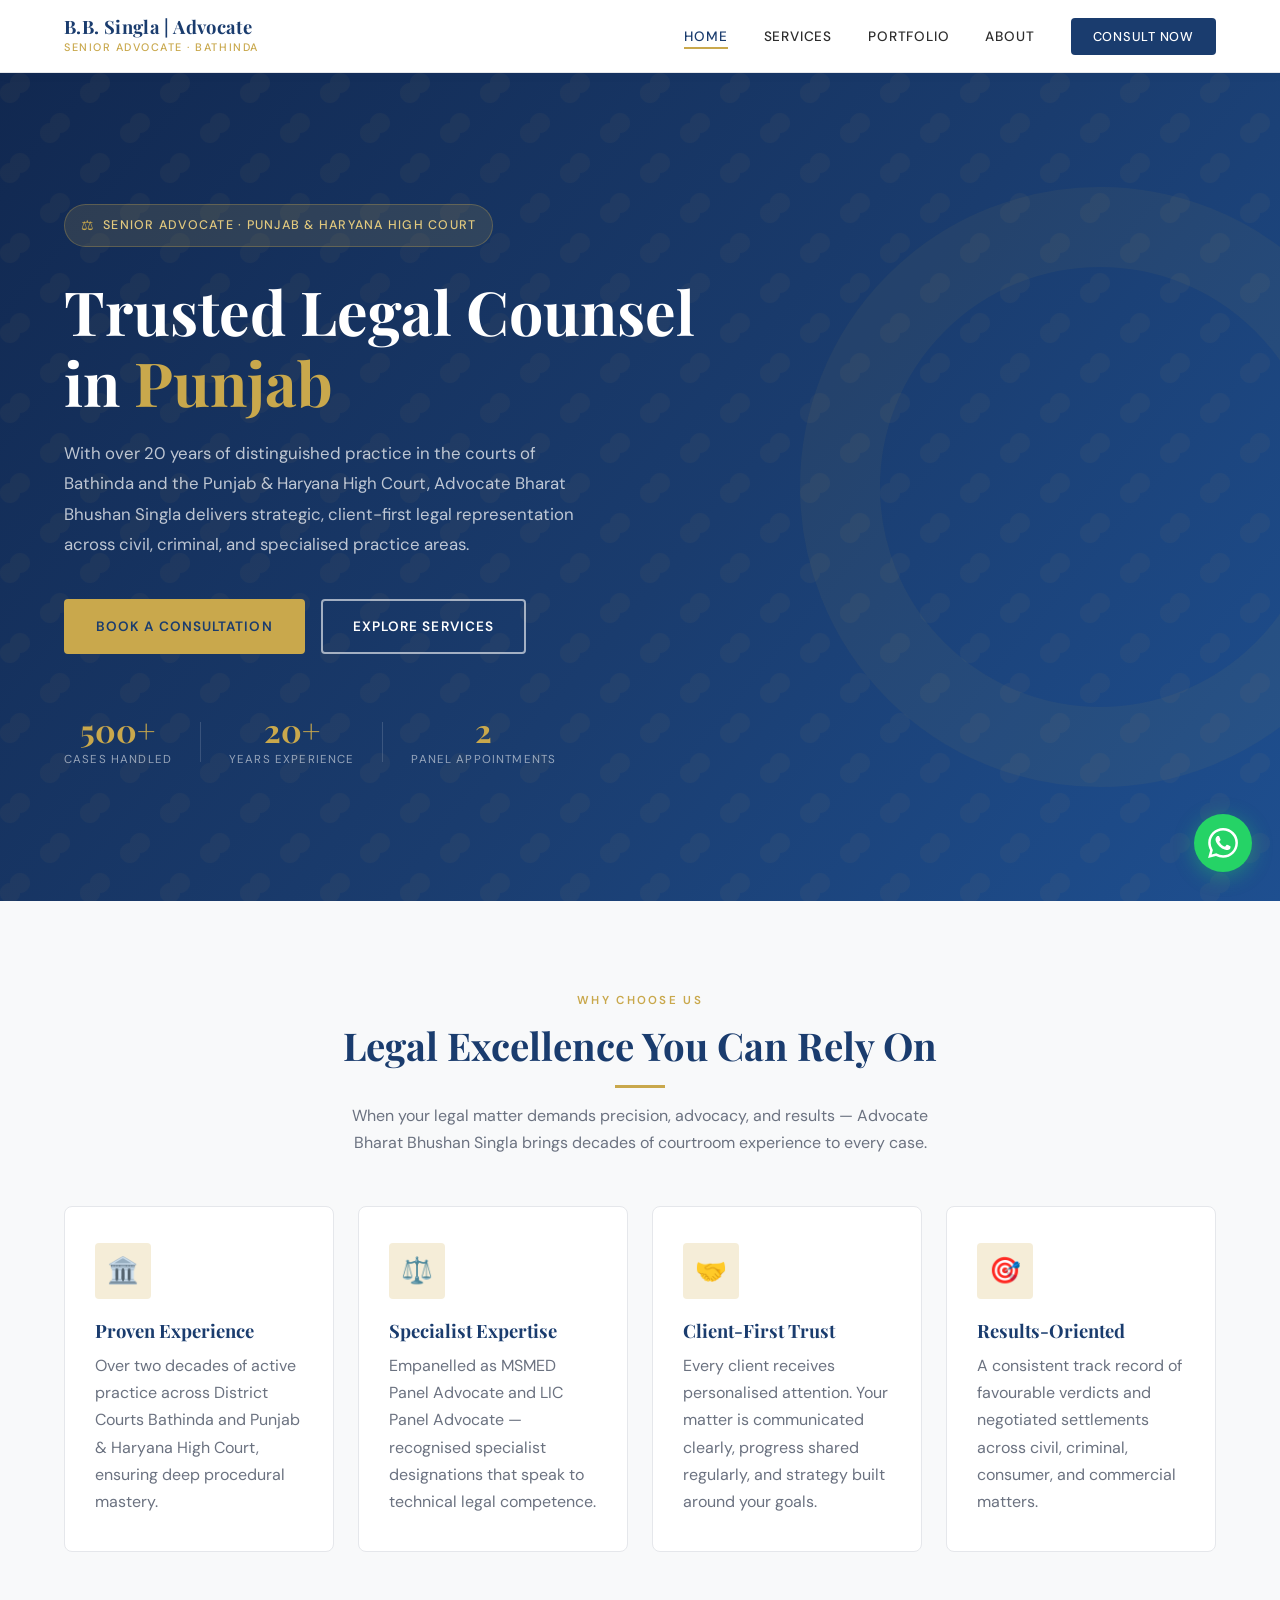
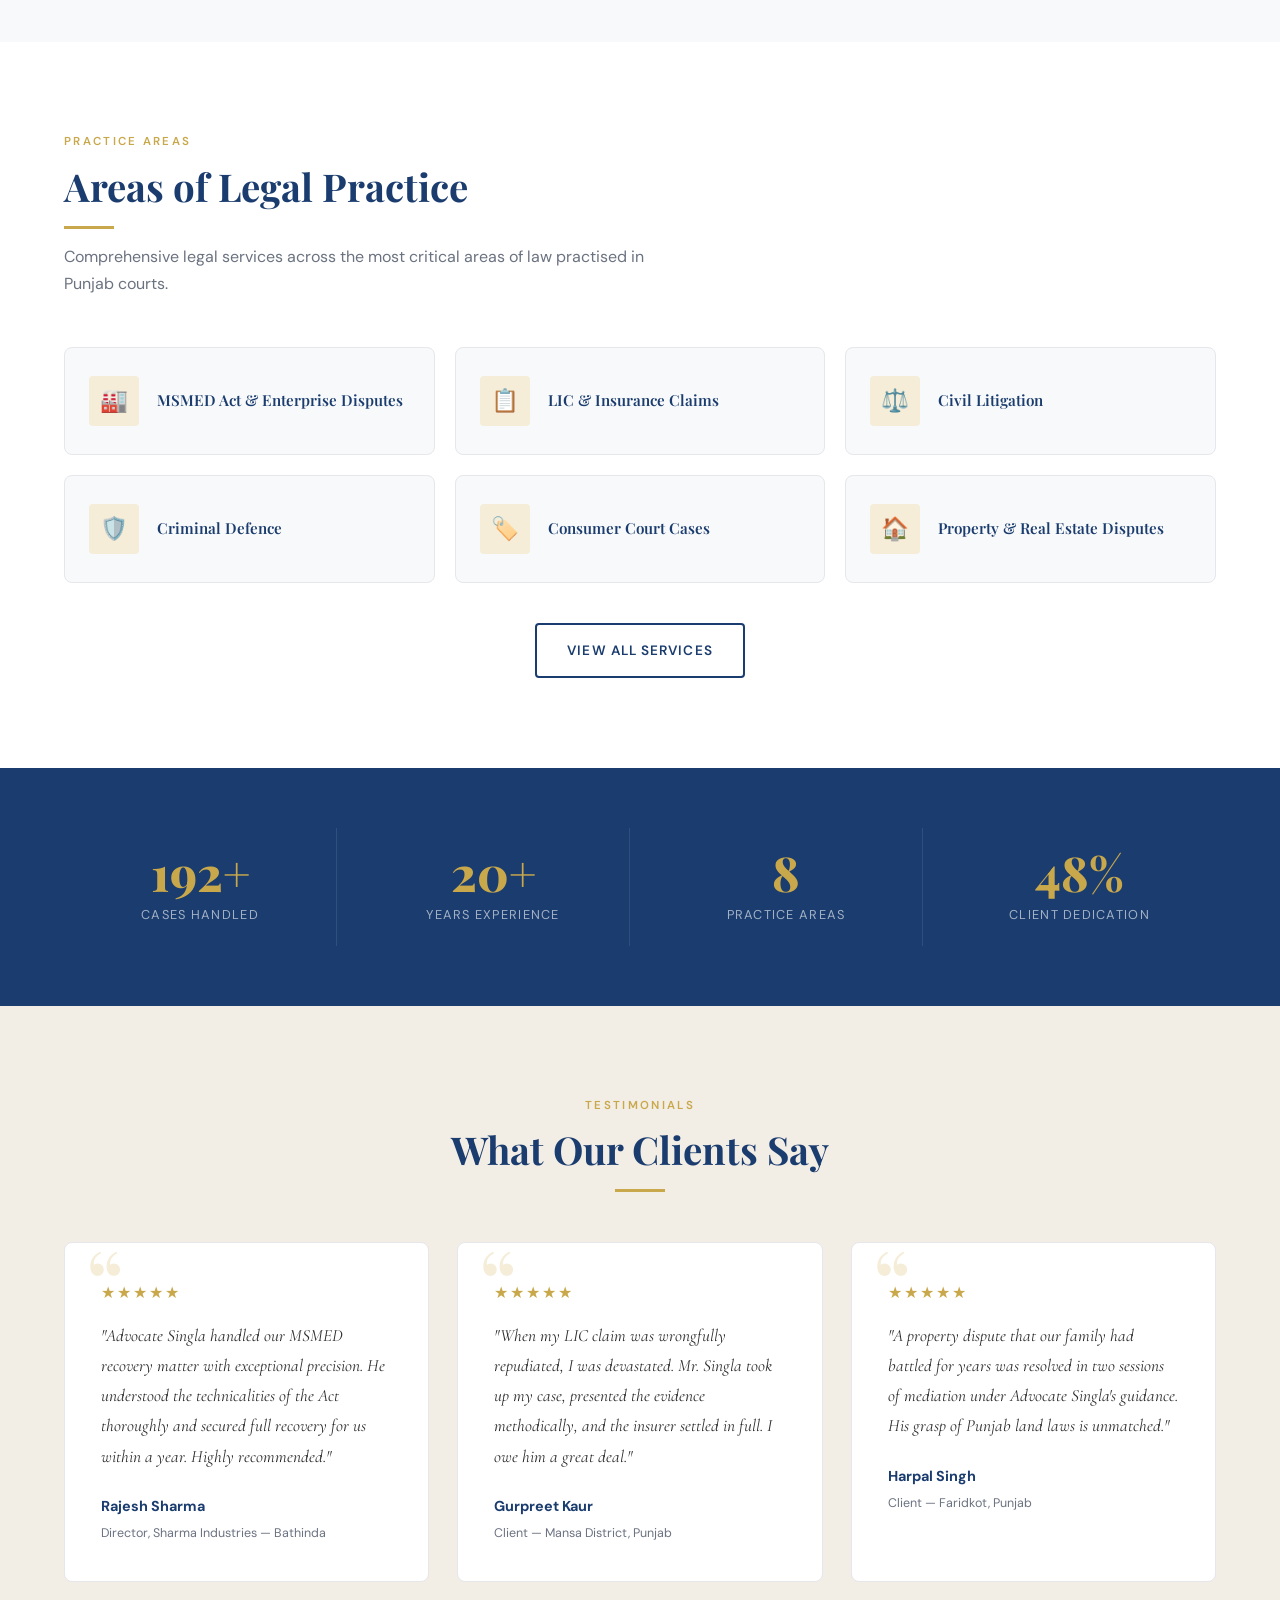
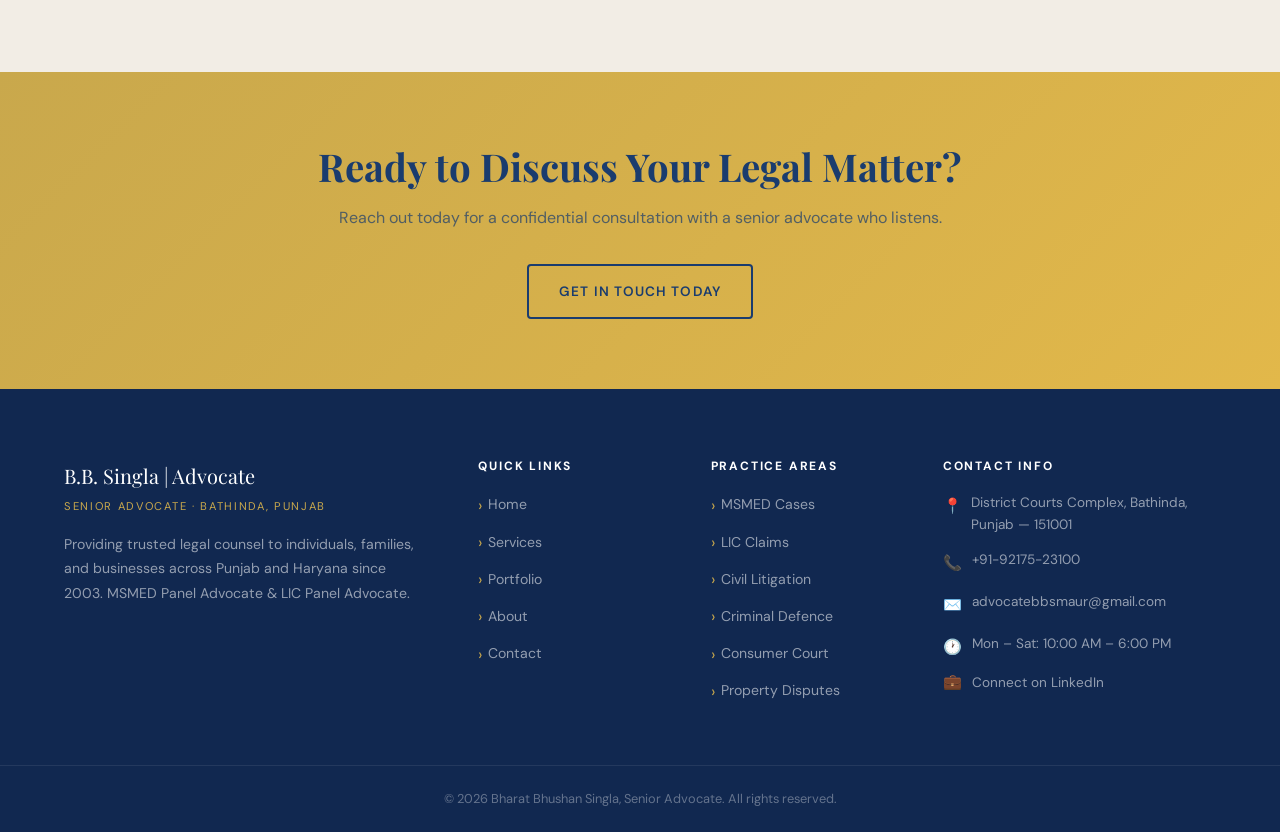
==== index.html @ b2cdde52 "minor links  update" ====
<!DOCTYPE html>
<html lang="en-IN">

<head>
  <meta charset="UTF-8" />
  <meta name="viewport" content="width=device-width, initial-scale=1.0" />
  <title>Best Advocate in Bathinda Punjab | Bharat Bhushan Singla — Senior Advocate</title>
  <meta name="description"
    content="Bharat Bhushan Singla — Senior Advocate in Bathinda, Punjab. Trusted legal counsel for MSMED, LIC, Civil, Criminal & Property cases. 20+ years experience. Serving Punjab & Haryana High Court." />
  <meta name="keywords"
    content="advocate Bathinda, best advocate Punjab, senior advocate Bathinda, MSMED advocate Punjab, LIC panel advocate Bathinda, advocate near me Bathinda, lawyer Bathinda Punjab, civil advocate Punjab" />
  <meta name="robots" content="index, follow" />
  <link rel="canonical" href="https://bharatbhushansingla.me/" />

  <!-- Open Graph -->
  <meta property="og:title" content="Best Advocate in Bathinda Punjab | Bharat Bhushan Singla" />
  <meta property="og:description"
    content="Senior Advocate Bharat Bhushan Singla — MSMED & LIC Panel Advocate in Bathinda, Punjab. 20+ years of trusted legal counsel." />
  <meta property="og:image" content="https://bharatbhushansingla.me/og-image.jpg" />
  <meta property="og:url" content="https://bharatbhushansingla.me/" />
  <meta property="og:type" content="website" />
  <meta property="og:locale" content="en_IN" />

  <!-- Twitter Card -->
  <meta name="twitter:card" content="summary_large_image" />
  <meta name="twitter:title" content="Best Advocate in Bathinda Punjab | Bharat Bhushan Singla" />
  <meta name="twitter:description"
    content="Senior Advocate in Bathinda, Punjab — MSMED & LIC Panel. 20+ years experience." />
  <meta name="twitter:image" content="https://bharatbhushansingla.me/og-image.jpg" />

  <!-- Schema Markup: LegalService -->
  <script type="application/ld+json">
  {
    "@context": "https://schema.org",
    "@type": "LegalService",
    "name": "Bharat Bhushan Singla — Senior Advocate",
    "description": "Senior Advocate practising in District Courts Bathinda and Punjab & Haryana High Court. MSMED Panel Advocate and LIC Panel Advocate with 20+ years of experience.",
    "url": "https://bharatbhushansingla.me",
    "telephone": "+91-98760-00000",
    "email": "advocatebbsmaur@gmail.com",
    "logo": "https://bharatbhushansingla.me/logo.png",
    "image": "https://bharatbhushansingla.me/og-image.jpg",
    "address": {
      "@type": "PostalAddress",
      "streetAddress": "District Courts Complex",
      "addressLocality": "Bathinda",
      "addressRegion": "Punjab",
      "postalCode": "151001",
      "addressCountry": "IN"
    },
    "geo": {
      "@type": "GeoCoordinates",
      "latitude": 30.2110,
      "longitude": 74.9455
    },
    "openingHours": ["Mo-Sa 10:00-18:00"],
    "serviceType": [
      "MSMED Act Cases",
      "LIC & Insurance Claims",
      "Civil Litigation",
      "Criminal Defense",
      "Consumer Court Cases",
      "Property & Real Estate Disputes",
      "Cheque Bounce Cases",
      "Family & Matrimonial Law"
    ],
    "areaServed": ["Bathinda", "Punjab", "Chandigarh", "Haryana"],
    "priceRange": "$$",
    "sameAs": []
  }
  </script>

  <link rel="preconnect" href="https://fonts.googleapis.com" />
  <link rel="preconnect" href="https://fonts.gstatic.com" crossorigin />
  <link
    href="https://fonts.googleapis.com/css2?family=Playfair+Display:ital,wght@0,400;0,600;0,700;0,800;1,400;1,600&family=Cormorant+Garamond:ital,wght@0,300;0,400;0,500;1,300;1,400&family=DM+Sans:wght@300;400;500;600&display=swap"
    rel="stylesheet" />
  <link rel="icon" href="favicon.ico?v=2" type="image/x-icon" />
  <link rel="stylesheet" href="style.css" />
</head>

<body>

  <!-- ======== NAVBAR ======== -->
  <nav class="navbar" role="navigation" aria-label="Main navigation">
    <div class="container nav-inner">
      <a href="/" class="nav-logo" aria-label="B.B. Singla Advocate — Home">
        <span class="logo-name">B.B. Singla | Advocate</span>
        <span class="logo-sub">Senior Advocate · Bathinda</span>
      </a>
      <ul class="nav-links" role="menubar">
        <li role="none"><a href="/" role="menuitem" class="active">Home</a></li>
        <li role="none"><a href="services.html" role="menuitem">Services</a></li>
        <li role="none"><a href="portfolio.html" role="menuitem">Portfolio</a></li>
        <li role="none"><a href="about.html" role="menuitem">About</a></li>
        <li role="none"><a href="contact.html" role="menuitem" class="nav-cta">Consult Now</a></li>
      </ul>
      <button class="hamburger" aria-label="Toggle menu" aria-expanded="false">
        <span></span><span></span><span></span>
      </button>
    </div>
  </nav>

  <!-- ======== HERO ======== -->
  <header class="home-hero" role="banner">
    <div class="container">
      <div class="hero-content">
        <div class="hero-badge">
          <span>⚖</span> Senior Advocate · Punjab &amp; Haryana High Court
        </div>
        <h1>
          Trusted Legal Counsel<br />in <em>Punjab</em>
        </h1>
        <p>
          With over 20 years of distinguished practice in the courts of Bathinda and
          the Punjab &amp; Haryana High Court, Advocate Bharat Bhushan Singla delivers
          strategic, client-first legal representation across civil, criminal, and
          specialised practice areas.
        </p>
        <div class="hero-btns">
          <a href="contact.html" class="btn btn-primary">Book a Consultation</a>
          <a href="services.html" class="btn btn-outline-white">Explore Services</a>
        </div>
        <div class="hero-trust">
          <div class="hero-trust-item">
            <div class="num">500+</div>
            <div class="lbl">Cases Handled</div>
          </div>
          <div class="hero-trust-divider"></div>
          <div class="hero-trust-item">
            <div class="num">20+</div>
            <div class="lbl">Years Experience</div>
          </div>
          <div class="hero-trust-divider"></div>
          <div class="hero-trust-item">
            <div class="num">2</div>
            <div class="lbl">Panel Appointments</div>
          </div>
        </div>
      </div>
    </div>
  </header>

  <!-- ======== WHY CHOOSE US ======== -->
  <section class="why-section" aria-labelledby="why-heading">
    <div class="container">
      <div class="section-head center">
        <span class="section-label">Why Choose Us</span>
        <h2 class="section-title" id="why-heading">Legal Excellence You Can Rely On</h2>
        <div class="divider center"></div>
        <p class="section-desc">
          When your legal matter demands precision, advocacy, and results — Advocate
          Bharat Bhushan Singla brings decades of courtroom experience to every case.
        </p>
      </div>
      <div class="grid-4">
        <article class="card">
          <div class="card-icon">🏛️</div>
          <h3>Proven Experience</h3>
          <p>Over two decades of active practice across District Courts Bathinda and Punjab &amp; Haryana High Court,
            ensuring deep procedural mastery.</p>
        </article>
        <article class="card">
          <div class="card-icon">⚖️</div>
          <h3>Specialist Expertise</h3>
          <p>Empanelled as MSMED Panel Advocate and LIC Panel Advocate — recognised specialist designations that speak
            to technical legal competence.</p>
        </article>
        <article class="card">
          <div class="card-icon">🤝</div>
          <h3>Client-First Trust</h3>
          <p>Every client receives personalised attention. Your matter is communicated clearly, progress shared
            regularly, and strategy built around your goals.</p>
        </article>
        <article class="card">
          <div class="card-icon">🎯</div>
          <h3>Results-Oriented</h3>
          <p>A consistent track record of favourable verdicts and negotiated settlements across civil, criminal,
            consumer, and commercial matters.</p>
        </article>
      </div>
    </div>
  </section>

  <!-- ======== PRACTICE AREAS PREVIEW ======== -->
  <section class="practice-preview" aria-labelledby="practice-heading">
    <div class="container">
      <div class="section-head">
        <span class="section-label">Practice Areas</span>
        <h2 class="section-title" id="practice-heading">Areas of Legal Practice</h2>
        <div class="divider"></div>
        <p class="section-desc">Comprehensive legal services across the most critical areas of law practised in Punjab
          courts.</p>
      </div>
      <div class="practice-grid" role="list">
        <div class="practice-item" role="listitem">
          <div class="pi-icon">🏭</div>
          <span class="pi-label">MSMED Act &amp; Enterprise Disputes</span>
        </div>
        <div class="practice-item" role="listitem">
          <div class="pi-icon">📋</div>
          <span class="pi-label">LIC &amp; Insurance Claims</span>
        </div>
        <div class="practice-item" role="listitem">
          <div class="pi-icon">⚖️</div>
          <span class="pi-label">Civil Litigation</span>
        </div>
        <div class="practice-item" role="listitem">
          <div class="pi-icon">🛡️</div>
          <span class="pi-label">Criminal Defence</span>
        </div>
        <div class="practice-item" role="listitem">
          <div class="pi-icon">🏷️</div>
          <span class="pi-label">Consumer Court Cases</span>
        </div>
        <div class="practice-item" role="listitem">
          <div class="pi-icon">🏠</div>
          <span class="pi-label">Property &amp; Real Estate Disputes</span>
        </div>
      </div>
      <div style="text-align:center;">
        <a href="services.html" class="btn btn-outline">View All Services</a>
      </div>
    </div>
  </section>

  <!-- ======== STATS BAR ======== -->
  <section class="stats-bar" aria-label="Firm statistics">
    <div class="container">
      <div class="stats-grid">
        <div class="stat-item">
          <span class="stat-num" data-target="500" data-suffix="+">0</span>
          <span class="stat-label">Cases Handled</span>
        </div>
        <div class="stat-item">
          <span class="stat-num" data-target="20" data-suffix="+">0</span>
          <span class="stat-label">Years Experience</span>
        </div>
        <div class="stat-item">
          <span class="stat-num" data-target="8">0</span>
          <span class="stat-label">Practice Areas</span>
        </div>
        <div class="stat-item">
          <span class="stat-num" data-target="100" data-suffix="%">0</span>
          <span class="stat-label">Client Dedication</span>
        </div>
      </div>
    </div>
  </section>

  <!-- ======== TESTIMONIALS ======== -->
  <section class="testimonials-section" aria-labelledby="testimonials-heading">
    <div class="container">
      <div class="section-head center">
        <span class="section-label">Testimonials</span>
        <h2 class="section-title" id="testimonials-heading">What Our Clients Say</h2>
        <div class="divider center"></div>
      </div>
      <div class="grid-3">
        <article class="testimonial-card">
          <div class="stars" aria-label="5 star rating">★★★★★</div>
          <p class="testimonial-text">
            "Advocate Singla handled our MSMED recovery matter with exceptional precision.
            He understood the technicalities of the Act thoroughly and secured full
            recovery for us within a year. Highly recommended."
          </p>
          <div class="testimonial-author">
            <strong>Rajesh Sharma</strong>
            <span>Director, Sharma Industries — Bathinda</span>
          </div>
        </article>
        <article class="testimonial-card">
          <div class="stars" aria-label="5 star rating">★★★★★</div>
          <p class="testimonial-text">
            "When my LIC claim was wrongfully repudiated, I was devastated.
            Mr. Singla took up my case, presented the evidence methodically,
            and the insurer settled in full. I owe him a great deal."
          </p>
          <div class="testimonial-author">
            <strong>Gurpreet Kaur</strong>
            <span>Client — Mansa District, Punjab</span>
          </div>
        </article>
        <article class="testimonial-card">
          <div class="stars" aria-label="5 star rating">★★★★★</div>
          <p class="testimonial-text">
            "A property dispute that our family had battled for years was resolved
            in two sessions of mediation under Advocate Singla's guidance.
            His grasp of Punjab land laws is unmatched."
          </p>
          <div class="testimonial-author">
            <strong>Harpal Singh</strong>
            <span>Client — Faridkot, Punjab</span>
          </div>
        </article>
      </div>
    </div>
  </section>

  <!-- ======== CTA BAND ======== -->
  <section class="cta-band" aria-label="Call to action">
    <div class="container">
      <h2>Ready to Discuss Your Legal Matter?</h2>
      <p>Reach out today for a confidential consultation with a senior advocate who listens.</p>
      <a href="contact.html" class="btn btn-outline">Get in Touch Today</a>
    </div>
  </section>

  <!-- ======== FOOTER ======== -->
  <footer class="footer" role="contentinfo">
    <div class="container">
      <div class="footer-grid">

        <!-- BRAND -->
        <div class="footer-brand">
          <span class="logo-name">B.B. Singla | Advocate</span>
          <span class="logo-sub">Senior Advocate · Bathinda, Punjab</span>

          <p>
            Providing trusted legal counsel to individuals, families, and businesses
            across Punjab and Haryana since 2003. MSMED Panel Advocate & LIC Panel Advocate.
          </p>
        </div>

        <!-- QUICK LINKS -->
        <div class="footer-col">
          <h4>Quick Links</h4>
          <ul>
            <li><a href="/">Home</a></li>
            <li><a href="services.html">Services</a></li>
            <li><a href="portfolio.html">Portfolio</a></li>
            <li><a href="about.html">About</a></li>
            <li><a href="contact.html">Contact</a></li>
          </ul>
        </div>

        <!-- PRACTICE AREAS -->
        <div class="footer-col">
          <h4>Practice Areas</h4>
          <ul>
            <li><a href="services.html">MSMED Cases</a></li>
            <li><a href="services.html">LIC Claims</a></li>
            <li><a href="services.html">Civil Litigation</a></li>
            <li><a href="services.html">Criminal Defence</a></li>
            <li><a href="services.html">Consumer Court</a></li>
            <li><a href="services.html">Property Disputes</a></li>
          </ul>
        </div>

        <!-- CONTACT INFO -->
        <div class="footer-col">
          <h4>Contact Info</h4>

          <!-- ADDRESS -->
          <div class="footer-contact-item">
            <span class="fci-icon">📍</span>
            <span class="fci-text">
              <a href="https://www.google.com/maps/search/?api=1&query=Advocate+Bharat+Bhushan+Singla+Bathinda"
                target="_blank">
                District Courts Complex, Bathinda, Punjab — 151001
              </a>
            </span>
          </div>

          <!-- PHONE -->
          <div class="footer-contact-item">
            <span class="fci-icon">📞</span>
            <span class="fci-text">
              <a href="tel:+919217523100">+91-92175-23100</a>
            </span>
          </div>

          <!-- EMAIL -->
          <div class="footer-contact-item">
            <span class="fci-icon">✉️</span>
            <span class="fci-text">
              <a href="https://mail.google.com/mail/?view=cm&fs=1&to=advocatebbsmaur@gmail.com&su=Legal%20Consultation&body=Hello%20Sir,%0A%0AI%20would%20like%20to%20consult%20regarding%20a%20legal%20matter."
                target="_blank">
                advocatebbsmaur@gmail.com
              </a>
            </span>
          </div>

          <!-- TIME -->
          <div class="footer-contact-item">
            <span class="fci-icon">🕐</span>
            <span class="fci-text">
              <time>Mon – Sat: 10:00 AM – 6:00 PM</time>
            </span>
          </div>

          <div class="footer-contact-item" style="align-items: center;">
            <span class="fci-icon" style="margin-top: 0; line-height: 1;">💼</span>
            <span class="fci-text" style="line-height: 1;">
              <a href="https://www.linkedin.com/in/bharat-bhushan-singla-141baa401/" target="_blank">Connect on
                LinkedIn</a>
            </span>
          </div>

        </div>
      </div>
    </div>

    <!-- BOTTOM -->
    <div class="footer-bottom">
      <div class="container" style="text-align: center;">
        <p>© 2026 Bharat Bhushan Singla, Senior Advocate. All rights reserved.</p>
      </div>
    </div>
  </footer>

  <!-- ======== WHATSAPP BUTTON ======== -->
  <a class="whatsapp-btn" href="https://wa.me/919217523100?text=Hello%2C%20I%20need%20legal%20assistance."
    target="_blank" rel="noopener noreferrer" aria-label="Chat on WhatsApp">

    <span class="whatsapp-tooltip">Chat on WhatsApp</span>

    <svg viewBox="0 0 24 24" fill="currentColor">
      <path
        d="M17.472 14.382c-.297-.149-1.758-.867-2.03-.967-.273-.099-.471-.148-.67.15-.197.297-.767.966-.94 1.164-.173.199-.347.223-.644.075-.297-.15-1.255-.463-2.39-1.475-.883-.788-1.48-1.761-1.653-2.059-.173-.297-.018-.458.13-.606.134-.133.298-.347.446-.52.149-.174.198-.298.298-.497.099-.198.05-.371-.025-.52-.075-.149-.669-1.612-.916-2.207-.242-.579-.487-.5-.669-.51a12.8 12.8 0 0 0-.57-.01c-.198 0-.52.074-.792.372-.272.297-1.04 1.016-1.04 2.479 0 1.462 1.065 2.875 1.213 3.074.149.198 2.096 3.2 5.077 4.487.709.306 1.262.489 1.694.625.712.227 1.36.195 1.871.118.571-.085 1.758-.719 2.006-1.413.248-.694.248-1.289.173-1.413-.074-.124-.272-.198-.57-.347m-5.421 7.403h-.004a9.87 9.87 0 0 1-5.031-1.378l-.361-.214-3.741.982.998-3.648-.235-.374a9.86 9.86 0 0 1-1.51-5.26c.001-5.45 4.436-9.884 9.888-9.884 2.64 0 5.122 1.03 6.988 2.898a9.825 9.825 0 0 1 2.893 6.994c-.003 5.45-4.437 9.884-9.885 9.884m8.413-18.297A11.815 11.815 0 0 0 12.05 0C5.495 0 .16 5.335.157 11.892c0 2.096.547 4.142 1.588 5.945L.057 24l6.305-1.654a11.882 11.882 0 0 0 5.683 1.448h.005c6.554 0 11.89-5.335 11.893-11.893a11.821 11.821 0 0 0-3.48-8.413Z" />
    </svg>
  </a>

  <script src="script.js" defer></script>
---- style.css ----
/* ============================================================
   BHARAT BHUSHAN SINGLA — SENIOR ADVOCATE
   style.css — Shared Stylesheet
   ============================================================ */

@import url('https://fonts.googleapis.com/css2?family=Playfair+Display:ital,wght@0,400;0,600;0,700;0,800;1,400;1,600&family=Cormorant+Garamond:ital,wght@0,300;0,400;0,500;1,300;1,400&family=DM+Sans:wght@300;400;500;600&display=swap');

/* ---- CSS Variables ---- */
:root {
  --navy:      #1a3c6e;
  --navy-dark: #112850;
  --navy-mid:  #234f8c;
  --gold:      #c9a84c;
  --gold-light:#e2c97e;
  --gold-pale: #f5edd8;
  --white:     #ffffff;
  --off-white: #f8f9fa;
  --warm-gray: #f2ede5;
  --charcoal:  #2d2d2d;
  --mid-gray:  #6b7280;
  --light-gray:#e5e7eb;
  --success:   #2e7d52;
  --shadow-sm: 0 2px 8px rgba(26,60,110,0.08);
  --shadow-md: 0 6px 24px rgba(26,60,110,0.12);
  --shadow-lg: 0 16px 48px rgba(26,60,110,0.16);
  --radius:    4px;
  --radius-lg: 8px;
  --transition: 0.3s cubic-bezier(0.4,0,0.2,1);
}

/* ---- Reset & Base ---- */
*, *::before, *::after { box-sizing: border-box; margin: 0; padding: 0; }

html {
  scroll-behavior: smooth;
  font-size: 16px;
  overflow-x: hidden;
}

body {
  font-family: 'DM Sans', sans-serif;
  color: var(--charcoal);
  background: var(--white);
  line-height: 1.7;
  overflow-x: hidden;
}

img { max-width: 100%; display: block; }
a  { color: inherit; text-decoration: none; }
ul { list-style: none; }

h1,h2,h3,h4,h5 {
  font-family: 'Playfair Display', serif;
  line-height: 1.25;
  color: var(--navy);
}

p { color: var(--mid-gray); }

.container {
  width: 90%;
  max-width: 1160px;
  margin: 0 auto;
}

section { padding: 90px 0; }

/* ============================================================
   NAVBAR
   ============================================================ */
.navbar {
  position: sticky;
  top: 0;
  z-index: 1000;
  background: var(--white);
  border-bottom: 1px solid var(--light-gray);
  box-shadow: var(--shadow-sm);
  transition: box-shadow var(--transition);
}

.nav-inner {
  display: flex;
  align-items: center;
  justify-content: space-between;
  height: 72px;
}

.nav-logo {
  display: flex;
  flex-direction: column;
}

.nav-logo .logo-name {
  font-family: 'Playfair Display', serif;
  font-size: 1.15rem;
  font-weight: 700;
  color: var(--navy);
  letter-spacing: 0.02em;
  line-height: 1.2;
}

.nav-logo .logo-sub {
  font-size: 0.68rem;
  font-weight: 500;
  color: var(--gold);
  letter-spacing: 0.14em;
  text-transform: uppercase;
}

.nav-links {
  display: flex;
  align-items: center;
  gap: 36px;
}

.nav-links a {
  font-size: 0.85rem;
  font-weight: 500;
  color: var(--charcoal);
  letter-spacing: 0.06em;
  text-transform: uppercase;
  position: relative;
  padding-bottom: 2px;
  transition: color var(--transition);
}

.nav-links a::after {
  content: '';
  position: absolute;
  bottom: -2px;
  left: 0;
  width: 0;
  height: 2px;
  background: var(--gold);
  transition: width var(--transition);
}

.nav-links a:hover,
.nav-links a.active {
  color: var(--navy);
}

.nav-links a:hover::after,
.nav-links a.active::after {
  width: 100%;
}

.nav-cta {
  background: var(--navy);
  color: var(--white) !important;
  padding: 10px 22px !important;
  border-radius: var(--radius);
  letter-spacing: 0.06em;
  text-transform: uppercase;
  font-size: 0.8rem !important;
  transition: background var(--transition), transform var(--transition) !important;
}

.nav-cta::after { display: none !important; }

.nav-cta:hover {
  background: var(--gold) !important;
  color: var(--navy) !important;
  transform: translateY(-1px);
}

/* Hamburger */
.hamburger {
  display: none;
  flex-direction: column;
  gap: 5px;
  cursor: pointer;
  padding: 4px;
  background: none;
  border: none;
}

.hamburger span {
  width: 26px;
  height: 2px;
  background: var(--navy);
  border-radius: 2px;
  transition: all var(--transition);
}

.hamburger.open span:nth-child(1) { transform: translateY(7px) rotate(45deg); }
.hamburger.open span:nth-child(2) { opacity: 0; }
.hamburger.open span:nth-child(3) { transform: translateY(-7px) rotate(-45deg); }

/* ============================================================
   PAGE HERO (inner pages)
   ============================================================ */
.page-hero {
  background: linear-gradient(135deg, var(--navy) 0%, var(--navy-mid) 60%, #2a5fa8 100%);
  padding: 80px 0 70px;
  position: relative;
  overflow: hidden;
}

.page-hero::before {
  content: '';
  position: absolute;
  inset: 0;
  background: url("data:image/svg+xml,%3Csvg width='60' height='60' viewBox='0 0 60 60' xmlns='http://www.w3.org/2000/svg'%3E%3Cg fill='none' fill-rule='evenodd'%3E%3Cg fill='%23c9a84c' fill-opacity='0.06'%3E%3Cpath d='M36 34v-4h-2v4h-4v2h4v4h2v-4h4v-2h-4zm0-30V0h-2v4h-4v2h4v4h2V6h4V4h-4zM6 34v-4H4v4H0v2h4v4h2v-4h4v-2H6zM6 4V0H4v4H0v2h4v4h2V6h4V4H6z'/%3E%3C/g%3E%3C/g%3E%3C/svg%3E");
}

.page-hero .container { position: relative; }

.breadcrumb {
  display: flex;
  align-items: center;
  gap: 8px;
  margin-bottom: 20px;
  font-size: 0.8rem;
  color: rgba(255,255,255,0.6);
  letter-spacing: 0.06em;
  text-transform: uppercase;
}

.breadcrumb a { color: var(--gold-light); transition: color var(--transition); }
.breadcrumb a:hover { color: var(--white); }
.breadcrumb span { color: rgba(255,255,255,0.4); }

.page-hero h1 {
  font-size: clamp(2rem, 4vw, 3rem);
  color: var(--white);
  margin-bottom: 14px;
}

.page-hero p {
  color: rgba(255,255,255,0.75);
  max-width: 540px;
  font-size: 1rem;
}

.hero-accent-line {
  width: 60px;
  height: 3px;
  background: var(--gold);
  margin: 18px 0;
}

/* ============================================================
   SECTION HEADINGS
   ============================================================ */
.section-label {
  font-size: 0.72rem;
  font-weight: 600;
  letter-spacing: 0.2em;
  text-transform: uppercase;
  color: var(--gold);
  margin-bottom: 10px;
  display: block;
}

.section-title {
  font-size: clamp(1.8rem, 3vw, 2.5rem);
  margin-bottom: 16px;
}

.section-desc {
  max-width: 580px;
  font-size: 1rem;
  color: var(--mid-gray);
  margin-bottom: 50px;
}

.section-head { margin-bottom: 50px; }
.section-head.center { text-align: center; }
.section-head.center .section-desc { margin-left: auto; margin-right: auto; }

.divider {
  width: 50px;
  height: 3px;
  background: var(--gold);
  margin: 14px 0;
}

.divider.center { margin: 14px auto; }

/* ============================================================
   BUTTONS
   ============================================================ */
.btn {
  display: inline-flex;
  align-items: center;
  gap: 8px;
  padding: 14px 30px;
  border-radius: var(--radius);
  font-family: 'DM Sans', sans-serif;
  font-size: 0.85rem;
  font-weight: 600;
  letter-spacing: 0.08em;
  text-transform: uppercase;
  cursor: pointer;
  border: 2px solid transparent;
  transition: all var(--transition);
  text-decoration: none;
}

.btn-primary {
  background: var(--gold);
  color: var(--navy);
  border-color: var(--gold);
}

.btn-primary:hover {
  background: var(--gold-light);
  transform: translateY(-2px);
  box-shadow: 0 6px 20px rgba(201,168,76,0.35);
}

.btn-outline {
  background: transparent;
  color: var(--navy);
  border-color: var(--navy);
}

.btn-outline:hover {
  background: var(--navy);
  color: var(--white);
  transform: translateY(-2px);
}

.btn-outline-white {
  background: transparent;
  color: var(--white);
  border-color: rgba(255,255,255,0.6);
}

.btn-outline-white:hover {
  background: var(--white);
  color: var(--navy);
  border-color: var(--white);
}

.btn-sm {
  padding: 10px 22px;
  font-size: 0.78rem;
}

/* ============================================================
   CARDS
   ============================================================ */
.card {
  background: var(--white);
  border: 1px solid var(--light-gray);
  border-radius: var(--radius-lg);
  padding: 36px 30px;
  transition: all var(--transition);
}

.card:hover {
  border-color: var(--gold);
  box-shadow: var(--shadow-md);
  transform: translateY(-4px);
}

.card-icon {
  width: 56px;
  height: 56px;
  background: var(--gold-pale);
  border-radius: var(--radius);
  display: flex;
  align-items: center;
  justify-content: center;
  margin-bottom: 20px;
  font-size: 1.6rem;
  transition: background var(--transition);
}

.card:hover .card-icon {
  background: var(--gold);
}

.card h3 {
  font-size: 1.15rem;
  margin-bottom: 10px;
  color: var(--navy);
}

/* ============================================================
   GRID UTILITIES
   ============================================================ */
.grid-2 { display: grid; grid-template-columns: repeat(2, 1fr); gap: 28px; }
.grid-3 { display: grid; grid-template-columns: repeat(3, 1fr); gap: 28px; }
.grid-4 { display: grid; grid-template-columns: repeat(4, 1fr); gap: 24px; }

/* ============================================================
   HOME — HERO
   ============================================================ */
.home-hero {
  min-height: 92vh;
  background: linear-gradient(130deg, var(--navy-dark) 0%, var(--navy) 55%, #1e4f90 100%);
  display: flex;
  align-items: center;
  position: relative;
  overflow: hidden;
}

.home-hero::before {
  content: '';
  position: absolute;
  inset: 0;
  background: url("data:image/svg+xml,%3Csvg width='80' height='80' viewBox='0 0 80 80' xmlns='http://www.w3.org/2000/svg'%3E%3Cg fill='none' fill-rule='evenodd'%3E%3Cg fill='%23c9a84c' fill-opacity='0.05'%3E%3Cpath d='M50 50c0-5.523 4.477-10 10-10s10 4.477 10 10-4.477 10-10 10c0 5.523-4.477 10-10 10s-10-4.477-10-10 4.477-10 10-10zM10 10c0-5.523 4.477-10 10-10s10 4.477 10 10-4.477 10-10 10c0 5.523-4.477 10-10 10S0 25.523 0 20s4.477-10 10-10z'/%3E%3C/g%3E%3C/g%3E%3C/svg%3E");
}

.home-hero::after {
  content: '';
  position: absolute;
  right: -120px;
  top: 50%;
  transform: translateY(-50%);
  width: 600px;
  height: 600px;
  border-radius: 50%;
  border: 80px solid rgba(201,168,76,0.06);
}

.hero-content {
  position: relative;
  z-index: 2;
  max-width: 680px;
  animation: heroFadeIn 1s ease forwards;
}

@keyframes heroFadeIn {
  from { opacity: 0; transform: translateY(30px); }
  to   { opacity: 1; transform: translateY(0); }
}

.hero-badge {
  display: inline-flex;
  align-items: center;
  gap: 8px;
  background: rgba(201,168,76,0.15);
  border: 1px solid rgba(201,168,76,0.3);
  color: var(--gold-light);
  padding: 8px 16px;
  border-radius: 30px;
  font-size: 0.78rem;
  font-weight: 500;
  letter-spacing: 0.1em;
  text-transform: uppercase;
  margin-bottom: 28px;
}

.hero-badge span { color: var(--gold); font-size: 0.9rem; }

.hero-content h1 {
  font-size: clamp(2.4rem, 5vw, 3.8rem);
  color: var(--white);
  margin-bottom: 20px;
  line-height: 1.18;
}

.hero-content h1 em {
  color: var(--gold);
  font-style: normal;
  position: relative;
}

.hero-content p {
  font-size: 1.05rem;
  color: rgba(255,255,255,0.72);
  margin-bottom: 40px;
  max-width: 520px;
  line-height: 1.8;
}

.hero-btns {
  display: flex;
  gap: 16px;
  flex-wrap: wrap;
}

.hero-trust {
  margin-top: 60px;
  display: flex;
  align-items: center;
  gap: 28px;
}

.hero-trust-item {
  text-align: center;
}

.hero-trust-item .num {
  font-family: 'Playfair Display', serif;
  font-size: 2rem;
  font-weight: 700;
  color: var(--gold);
  line-height: 1;
}

.hero-trust-item .lbl {
  font-size: 0.72rem;
  color: rgba(255,255,255,0.55);
  letter-spacing: 0.1em;
  text-transform: uppercase;
  margin-top: 4px;
}

.hero-trust-divider {
  width: 1px;
  height: 40px;
  background: rgba(255,255,255,0.15);
}

/* ============================================================
   HOME — WHY CHOOSE US
   ============================================================ */
.why-section {
  background: var(--off-white);
}

/* ============================================================
   HOME — PRACTICE AREAS PREVIEW
   ============================================================ */
.practice-preview {
  background: var(--white);
}

.practice-grid {
  display: grid;
  grid-template-columns: repeat(3, 1fr);
  gap: 20px;
  margin-bottom: 40px;
}

.practice-item {
  background: var(--off-white);
  border: 1px solid var(--light-gray);
  border-radius: var(--radius-lg);
  padding: 28px 24px;
  display: flex;
  align-items: center;
  gap: 18px;
  transition: all var(--transition);
  cursor: default;
}

.practice-item:hover {
  background: var(--navy);
  border-color: var(--navy);
  transform: translateY(-3px);
  box-shadow: var(--shadow-md);
}

.practice-item:hover .pi-icon { background: rgba(201,168,76,0.2); }
.practice-item:hover .pi-label { color: var(--white); }

.pi-icon {
  width: 50px;
  height: 50px;
  min-width: 50px;
  background: var(--gold-pale);
  border-radius: var(--radius);
  display: flex;
  align-items: center;
  justify-content: center;
  font-size: 1.4rem;
  transition: background var(--transition);
}

.pi-label {
  font-family: 'Playfair Display', serif;
  font-size: 0.95rem;
  font-weight: 600;
  color: var(--navy);
  transition: color var(--transition);
  line-height: 1.3;
}

/* ============================================================
   HOME — TESTIMONIALS
   ============================================================ */
.testimonials-section {
  background: var(--warm-gray);
}

.testimonial-card {
  background: var(--white);
  border-radius: var(--radius-lg);
  padding: 36px;
  border: 1px solid var(--light-gray);
  position: relative;
  transition: all var(--transition);
}

.testimonial-card:hover {
  box-shadow: var(--shadow-md);
  transform: translateY(-3px);
}

.testimonial-card::before {
  content: '\201C';
  font-family: 'Playfair Display', serif;
  font-size: 6rem;
  color: var(--gold-pale);
  position: absolute;
  top: -10px;
  left: 20px;
  line-height: 1;
}

.stars {
  color: var(--gold);
  font-size: 1rem;
  letter-spacing: 2px;
  margin-bottom: 14px;
}

.testimonial-text {
  font-family: 'Cormorant Garamond', serif;
  font-size: 1.08rem;
  color: var(--charcoal);
  font-style: italic;
  line-height: 1.75;
  margin-bottom: 22px;
}

.testimonial-author strong {
  font-family: 'DM Sans', sans-serif;
  font-size: 0.9rem;
  color: var(--navy);
  display: block;
}

.testimonial-author span {
  font-size: 0.78rem;
  color: var(--mid-gray);
}

/* ============================================================
   HOME — STATS BAR
   ============================================================ */
.stats-bar {
  background: var(--navy);
  padding: 60px 0;
}

.stats-grid {
  display: grid;
  grid-template-columns: repeat(4, 1fr);
  gap: 20px;
  text-align: center;
}

.stat-item {
  padding: 20px;
  border-right: 1px solid rgba(255,255,255,0.1);
}

.stat-item:last-child { border-right: none; }

.stat-num {
  font-family: 'Playfair Display', serif;
  font-size: 3rem;
  font-weight: 800;
  color: var(--gold);
  line-height: 1;
  display: block;
}

.stat-label {
  font-size: 0.8rem;
  color: rgba(255,255,255,0.6);
  letter-spacing: 0.1em;
  text-transform: uppercase;
  margin-top: 8px;
  display: block;
}

/* ============================================================
   HOME — CTA BAND
   ============================================================ */
.cta-band {
  background: linear-gradient(135deg, var(--gold) 0%, #e2b84a 100%);
  padding: 70px 0;
  text-align: center;
}

.cta-band h2 {
  font-size: clamp(1.8rem, 3vw, 2.4rem);
  color: var(--navy);
  margin-bottom: 14px;
}

.cta-band p {
  color: rgba(26,60,110,0.7);
  margin-bottom: 32px;
  font-size: 1rem;
}

/* ============================================================
   SERVICES PAGE
   ============================================================ */
.services-grid {
  display: grid;
  grid-template-columns: repeat(2, 1fr);
  gap: 28px;
}

.service-card {
  background: var(--white);
  border: 1px solid var(--light-gray);
  border-radius: var(--radius-lg);
  padding: 40px 36px;
  transition: all var(--transition);
  position: relative;
  overflow: hidden;
}

.service-card::before {
  content: '';
  position: absolute;
  left: 0;
  top: 0;
  bottom: 0;
  width: 4px;
  background: var(--light-gray);
  transition: background var(--transition);
}

.service-card:hover {
  box-shadow: var(--shadow-md);
  transform: translateY(-4px);
  border-color: var(--gold-light);
}

.service-card:hover::before {
  background: var(--gold);
}

.service-card .card-icon { margin-bottom: 22px; }
.service-card h3 { font-size: 1.2rem; margin-bottom: 12px; }
.service-card p { font-size: 0.92rem; line-height: 1.75; margin-bottom: 22px; }

/* ============================================================
   PORTFOLIO PAGE
   ============================================================ */
.filter-tabs {
  display: flex;
  gap: 10px;
  flex-wrap: wrap;
  margin-bottom: 40px;
}

.filter-btn {
  padding: 9px 22px;
  border: 2px solid var(--light-gray);
  background: var(--white);
  color: var(--mid-gray);
  border-radius: 30px;
  font-size: 0.82rem;
  font-weight: 600;
  letter-spacing: 0.05em;
  cursor: pointer;
  transition: all var(--transition);
}

.filter-btn:hover,
.filter-btn.active {
  border-color: var(--navy);
  background: var(--navy);
  color: var(--white);
}

.cases-grid {
  display: grid;
  grid-template-columns: repeat(3, 1fr);
  gap: 24px;
}

.case-card {
  background: var(--white);
  border: 1px solid var(--light-gray);
  border-radius: var(--radius-lg);
  padding: 28px;
  transition: all var(--transition);
  position: relative;
}

.case-card:hover {
  border-color: var(--gold);
  box-shadow: var(--shadow-md);
  transform: translateY(-3px);
}

.case-badge {
  display: inline-block;
  padding: 4px 12px;
  border-radius: 30px;
  font-size: 0.72rem;
  font-weight: 600;
  letter-spacing: 0.08em;
  text-transform: uppercase;
  margin-bottom: 14px;
}

.badge-msmed { background: #e8f0fe; color: #2563eb; }
.badge-civil { background: #f0fdf4; color: #16a34a; }
.badge-criminal { background: #fef2f2; color: #dc2626; }
.badge-consumer { background: #fffbeb; color: #d97706; }
.badge-property { background: #f5f3ff; color: #7c3aed; }
.badge-lic { background: #fdf4ff; color: #9333ea; }

.case-title {
  font-family: 'Playfair Display', serif;
  font-size: 1rem;
  color: var(--navy);
  margin-bottom: 10px;
  line-height: 1.4;
}

.case-meta {
  display: flex;
  align-items: center;
  justify-content: space-between;
  margin-top: 18px;
  padding-top: 14px;
  border-top: 1px solid var(--light-gray);
}

.case-court {
  font-size: 0.78rem;
  color: var(--mid-gray);
}

.case-outcome {
  display: inline-flex;
  align-items: center;
  gap: 5px;
  font-size: 0.75rem;
  font-weight: 700;
  letter-spacing: 0.06em;
  text-transform: uppercase;
}

.outcome-won { color: var(--success); }
.outcome-settled { color: #d97706; }

.case-year {
  font-size: 0.75rem;
  color: var(--mid-gray);
  margin-top: 6px;
}

.portfolio-note {
  background: var(--warm-gray);
  border-left: 4px solid var(--gold);
  padding: 20px 28px;
  border-radius: 0 var(--radius-lg) var(--radius-lg) 0;
  margin-top: 50px;
  font-size: 0.88rem;
  color: var(--mid-gray);
  font-style: italic;
}

/* ============================================================
   ABOUT PAGE
   ============================================================ */
.about-bio {
  display: grid;
  grid-template-columns: 380px 1fr;
  gap: 60px;
  align-items: start;
}

.about-photo-img-wrapper {
  position: relative;
  z-index: 1;
}

.about-photo-img-wrapper img {
  border-radius: var(--radius-lg);
  width: 100%;
  height: auto;
  aspect-ratio: 3/4;
  object-fit: cover;
  display: block;
}

.about-photo-img-wrapper::before {
  content: '';
  position: absolute;
  top: -12px;
  left: -12px;
  right: -12px;
  bottom: -12px;
  border: 3px solid var(--gold);
  border-radius: var(--radius-lg);
  z-index: -1;
}

.credential-tags {
  display: flex;
  flex-wrap: wrap;
  gap: 8px;
  margin-top: 22px;
}

.cred-tag {
  background: var(--gold-pale);
  color: var(--navy);
  padding: 6px 14px;
  border-radius: 30px;
  font-size: 0.75rem;
  font-weight: 600;
  letter-spacing: 0.05em;
}

.about-text h2 {
  font-size: 2.1rem;
  margin-bottom: 8px;
}

.about-text .designation {
  color: var(--gold);
  font-size: 0.85rem;
  font-weight: 600;
  letter-spacing: 0.15em;
  text-transform: uppercase;
  margin-bottom: 20px;
  display: block;
}

.about-text p {
  margin-bottom: 16px;
  line-height: 1.85;
}

/* Timeline */
.timeline {
  position: relative;
  padding-left: 36px;
}

.timeline::before {
  content: '';
  position: absolute;
  left: 10px;
  top: 0;
  bottom: 0;
  width: 2px;
  background: linear-gradient(to bottom, var(--gold), var(--light-gray));
}

.timeline-item {
  position: relative;
  margin-bottom: 36px;
}

.timeline-item::before {
  content: '';
  position: absolute;
  left: -30px;
  top: 6px;
  width: 12px;
  height: 12px;
  background: var(--gold);
  border-radius: 50%;
  border: 3px solid var(--white);
  box-shadow: 0 0 0 2px var(--gold);
}

.timeline-year {
  font-size: 0.75rem;
  font-weight: 700;
  letter-spacing: 0.1em;
  color: var(--gold);
  text-transform: uppercase;
  margin-bottom: 6px;
}

.timeline-title {
  font-family: 'Playfair Display', serif;
  font-size: 1.05rem;
  color: var(--navy);
  margin-bottom: 6px;
}

.timeline-desc { font-size: 0.88rem; }

/* Bar Memberships */
.memberships-grid {
  display: grid;
  grid-template-columns: repeat(2, 1fr);
  gap: 24px;
}

.membership-card {
  background: var(--navy);
  color: var(--white);
  border-radius: var(--radius-lg);
  padding: 32px 28px;
  display: flex;
  gap: 20px;
  align-items: flex-start;
  transition: transform var(--transition);
}

.membership-card:hover { transform: translateY(-3px); }

.membership-icon {
  font-size: 2rem;
  min-width: 40px;
}

.membership-card h3 {
  color: var(--white);
  font-size: 1rem;
  margin-bottom: 6px;
}

.membership-card p {
  color: rgba(255,255,255,0.6);
  font-size: 0.85rem;
}

/* Quote Section */
.quote-section {
  background: var(--gold);
  padding: 90px 0;
  text-align: center;
}

.quote-section blockquote {
  font-family: 'Cormorant Garamond', serif;
  font-size: clamp(1.6rem, 3vw, 2.4rem);
  font-style: italic;
  color: var(--navy);
  max-width: 780px;
  margin: 0 auto 20px;
  line-height: 1.5;
}

.quote-section cite {
  font-size: 0.85rem;
  color: var(--navy-dark);
  font-style: normal;
  font-weight: 600;
  letter-spacing: 0.1em;
  text-transform: uppercase;
}

/* ============================================================
   CONTACT PAGE
   ============================================================ */
.contact-layout {
  display: grid;
  grid-template-columns: 1fr 400px;
  gap: 50px;
  align-items: start;
}

.contact-form {
  background: var(--white);
  border: 1px solid var(--light-gray);
  border-radius: var(--radius-lg);
  padding: 44px 40px;
}

.contact-form h2 {
  font-size: 1.7rem;
  margin-bottom: 28px;
}

.form-group {
  margin-bottom: 22px;
}

.form-group label {
  display: block;
  font-size: 0.8rem;
  font-weight: 600;
  letter-spacing: 0.08em;
  text-transform: uppercase;
  color: var(--navy);
  margin-bottom: 8px;
}

.form-group input,
.form-group select,
.form-group textarea {
  width: 100%;
  padding: 13px 16px;
  border: 2px solid var(--light-gray);
  border-radius: var(--radius);
  font-family: 'DM Sans', sans-serif;
  font-size: 0.92rem;
  color: var(--charcoal);
  background: var(--white);
  transition: border-color var(--transition), box-shadow var(--transition);
  outline: none;
}

.form-group input:focus,
.form-group select:focus,
.form-group textarea:focus {
  border-color: var(--navy);
  box-shadow: 0 0 0 3px rgba(26,60,110,0.08);
}

.form-group input.error,
.form-group select.error,
.form-group textarea.error {
  border-color: #dc2626;
}

.form-group textarea { min-height: 130px; resize: vertical; }

.error-msg {
  color: #dc2626;
  font-size: 0.78rem;
  margin-top: 5px;
  display: none;
}

.error-msg.show { display: block; }

.form-row { display: grid; grid-template-columns: 1fr 1fr; gap: 20px; }

.form-success {
  background: #f0fdf4;
  border: 2px solid #16a34a;
  border-radius: var(--radius);
  padding: 16px 20px;
  color: #15803d;
  font-size: 0.9rem;
  font-weight: 500;
  margin-top: 20px;
  display: none;
}

.form-success.show { display: block; }

.contact-info-card {
  background: var(--navy);
  border-radius: var(--radius-lg);
  padding: 40px 36px;
  color: var(--white);
  position: sticky;
  top: 90px;
}

.contact-info-card h3 {
  color: var(--white);
  font-size: 1.4rem;
  margin-bottom: 28px;
}

.info-item {
  display: flex;
  gap: 16px;
  margin-bottom: 26px;
  align-items: flex-start;
}

.info-icon {
  width: 42px;
  height: 42px;
  min-width: 42px;
  background: rgba(201,168,76,0.15);
  border-radius: var(--radius);
  display: flex;
  align-items: center;
  justify-content: center;
  font-size: 1.1rem;
}

.info-item h4 {
  color: var(--gold-light);
  font-size: 0.72rem;
  font-weight: 600;
  letter-spacing: 0.12em;
  text-transform: uppercase;
  font-family: 'DM Sans', sans-serif;
  margin-bottom: 4px;
}

.info-item p, .info-item a {
  color: rgba(255,255,255,0.75);
  font-size: 0.88rem;
  line-height: 1.6;
  overflow-wrap: break-word;
  word-break: break-word;
}

.info-divider {
  border: none;
  border-top: 1px solid rgba(255,255,255,0.1);
  margin: 24px 0;
}

.hours-row {
  display: flex;
  justify-content: space-between;
  font-size: 0.85rem;
  margin-bottom: 8px;
}

.hours-row span:first-child { color: rgba(255,255,255,0.6); }
.hours-row span:last-child  { color: var(--white); font-weight: 500; }

/* Map */
.map-section { background: var(--off-white); padding: 70px 0; }

.map-wrapper {
  border-radius: var(--radius-lg);
  overflow: hidden;
  border: 1px solid var(--light-gray);
  box-shadow: var(--shadow-md);
}

.map-wrapper iframe {
  width: 100%;
  height: 380px;
  display: block;
  border: none;
}

/* WhatsApp Button */
.whatsapp-btn {
  position: fixed;
  bottom: 28px;
  right: 28px;
  width: 58px;
  height: 58px;
  background: #25D366;
  border-radius: 50%;
  display: flex;
  align-items: center;
  justify-content: center;
  z-index: 999;
  box-shadow: 0 4px 20px rgba(37,211,102,0.4);
  transition: all var(--transition);
  cursor: pointer;
}

.whatsapp-btn:hover {
  background: #1EBE57;
  transform: scale(1.1);
  box-shadow: 0 6px 28px rgba(37,211,102,0.5);
}

.whatsapp-btn svg {
  width: 30px;
  height: 30px;
  fill: var(--white);
}

.whatsapp-tooltip {
  position: absolute;
  right: 70px;
  background: var(--charcoal);
  color: var(--white);
  padding: 6px 14px;
  border-radius: var(--radius);
  font-size: 0.78rem;
  white-space: nowrap;
  opacity: 0;
  pointer-events: none;
  transition: opacity var(--transition);
}

.whatsapp-btn:hover .whatsapp-tooltip { opacity: 1; }

/* ============================================================
   FOOTER
   ============================================================ */
.footer {
  background: var(--navy-dark);
  color: rgba(255,255,255,0.7);
  padding: 70px 0 0;
}

.footer-grid {
  display: grid;
  grid-template-columns: 2fr 1fr 1fr 1.5fr;
  gap: 50px;
  padding-bottom: 50px;
}

.footer-brand .logo-name {
  font-family: 'Playfair Display', serif;
  font-size: 1.25rem;
  color: var(--white);
  display: block;
  margin-bottom: 4px;
}

.footer-brand .logo-sub {
  color: var(--gold);
  font-size: 0.7rem;
  letter-spacing: 0.15em;
  text-transform: uppercase;
  display: block;
  margin-bottom: 16px;
}

.footer-brand p {
  font-size: 0.88rem;
  color: rgba(255,255,255,0.55);
  line-height: 1.75;
  margin-bottom: 22px;
}

.footer-social {
  display: flex;
  gap: 12px;
}

.footer-social a {
  width: 36px;
  height: 36px;
  background: rgba(255,255,255,0.08);
  border-radius: var(--radius);
  display: flex;
  align-items: center;
  justify-content: center;
  font-size: 0.9rem;
  color: rgba(255,255,255,0.6);
  transition: all var(--transition);
}

.footer-social a:hover {
  background: var(--gold);
  color: var(--navy);
}

.footer-col h4 {
  font-family: 'DM Sans', sans-serif;
  font-size: 0.75rem;
  font-weight: 700;
  letter-spacing: 0.15em;
  text-transform: uppercase;
  color: var(--white);
  margin-bottom: 18px;
}

.footer-col ul li {
  margin-bottom: 10px;
}

.footer-col ul li a {
  font-size: 0.88rem;
  color: rgba(255,255,255,0.55);
  transition: color var(--transition);
  display: inline-flex;
  align-items: center;
  gap: 6px;
}

.footer-col ul li a::before {
  content: '›';
  color: var(--gold);
  font-size: 1rem;
}

.footer-col ul li a:hover { color: var(--gold); }

.footer-contact-item {
  display: flex;
  gap: 10px;
  align-items: flex-start;
  margin-bottom: 14px;
}

.fci-icon { color: var(--gold); font-size: 0.95rem; margin-top: 2px; min-width: 18px; }
.fci-text { font-size: 0.85rem; color: rgba(255,255,255,0.55); line-height: 1.6; overflow-wrap: break-word; word-break: break-word; }

.footer-bottom {
  border-top: 1px solid rgba(255,255,255,0.08);
  padding: 22px 0;
  display: flex;
  align-items: center;
  justify-content: space-between;
}

.footer-bottom p {
  font-size: 0.8rem;
  color: rgba(255,255,255,0.35);
}

.footer-bottom a { color: var(--gold); }
.footer-bottom a:hover { text-decoration: underline; }

/* ============================================================
   RESPONSIVE
   ============================================================ */
@media (max-width: 1024px) {
  .grid-3, .cases-grid, .practice-grid { grid-template-columns: repeat(2, 1fr); }
  .grid-4 { grid-template-columns: repeat(2, 1fr); }
  .stats-grid { grid-template-columns: repeat(2, 1fr); }
  .stat-item { border-right: none; border-bottom: 1px solid rgba(255,255,255,0.1); }
  .stat-item:nth-last-child(-n+2) { border-bottom: none; }
  .about-bio { grid-template-columns: 300px 1fr; gap: 40px; }
  .footer-grid { grid-template-columns: 1fr 1fr; gap: 36px; }
  .contact-layout { grid-template-columns: 1fr; }
  .contact-info-card { position: static; }

  .nav-links {
    position: absolute;
    top: 100%;
    left: 0;
    width: 100%;
    background: var(--white);
    flex-direction: column;
    align-items: flex-start;
    gap: 0;
    padding: 0;
    border-top: 1px solid var(--light-gray);
    box-shadow: var(--shadow-md);
    max-height: 0;
    overflow: hidden;
    transition: max-height 0.35s ease;
  }

  .nav-links.open { max-height: 500px; }

  .nav-links li {
    width: 100%;
  }

  .nav-links a {
    display: block;
    padding: 14px 24px;
    width: 100%;
    border-bottom: 1px solid var(--light-gray);
    text-transform: uppercase;
  }

  .nav-links a::after { display: none; }

  .nav-links li:last-child {
    border-bottom: none;
  }

  .nav-cta {
    display: flex !important;
    margin: 16px 24px 24px;
    width: auto !important;
    justify-content: center;
  }

  .hamburger { display: flex; }
}

@media (max-width: 768px) {
  section { padding: 60px 0; }
  .hero-trust { flex-wrap: wrap; gap: 20px; }
  .hero-trust-divider { display: none; }

  .grid-2,
  .grid-3,
  .grid-4,
  .services-grid,
  .cases-grid,
  .practice-grid,
  .stats-grid,
  .memberships-grid { grid-template-columns: 1fr; }

  .stat-item { border-bottom: 1px solid rgba(255,255,255,0.1) !important; }
  .stat-item:last-child { border-bottom: none !important; }

  .about-bio { grid-template-columns: 1fr; }
  .about-photo { max-width: 320px; margin: 0 auto; }

  .form-row { grid-template-columns: 1fr; }

  .footer-grid { grid-template-columns: 1fr; gap: 28px; }
  .footer-bottom { flex-direction: column; gap: 10px; text-align: center; }

  .contact-form { padding: 28px 22px; }
  .page-hero { padding: 55px 0 50px; }
}

@media (max-width: 480px) {
  .hero-btns { flex-direction: column; }
  .hero-btns .btn { justify-content: center; }
  .filter-tabs { gap: 8px; }
  .filter-btn { padding: 8px 16px; font-size: 0.78rem; }
}
/* Removed hardcoded about-photo img width */
/* ============================================================
   ACTIVE MATTERS — PENDING STATUS
   ============================================================ */
.outcome-pending {
  color: #2563eb;
}

.case-card[data-active-category] .case-year {
  color: var(--navy);
  font-weight: 600;
  font-size: 0.78rem;
  margin-top: 6px;
  letter-spacing: 0.03em;
}

/* Hide filtered cards */
.case-card.hide {
  display: none;
}
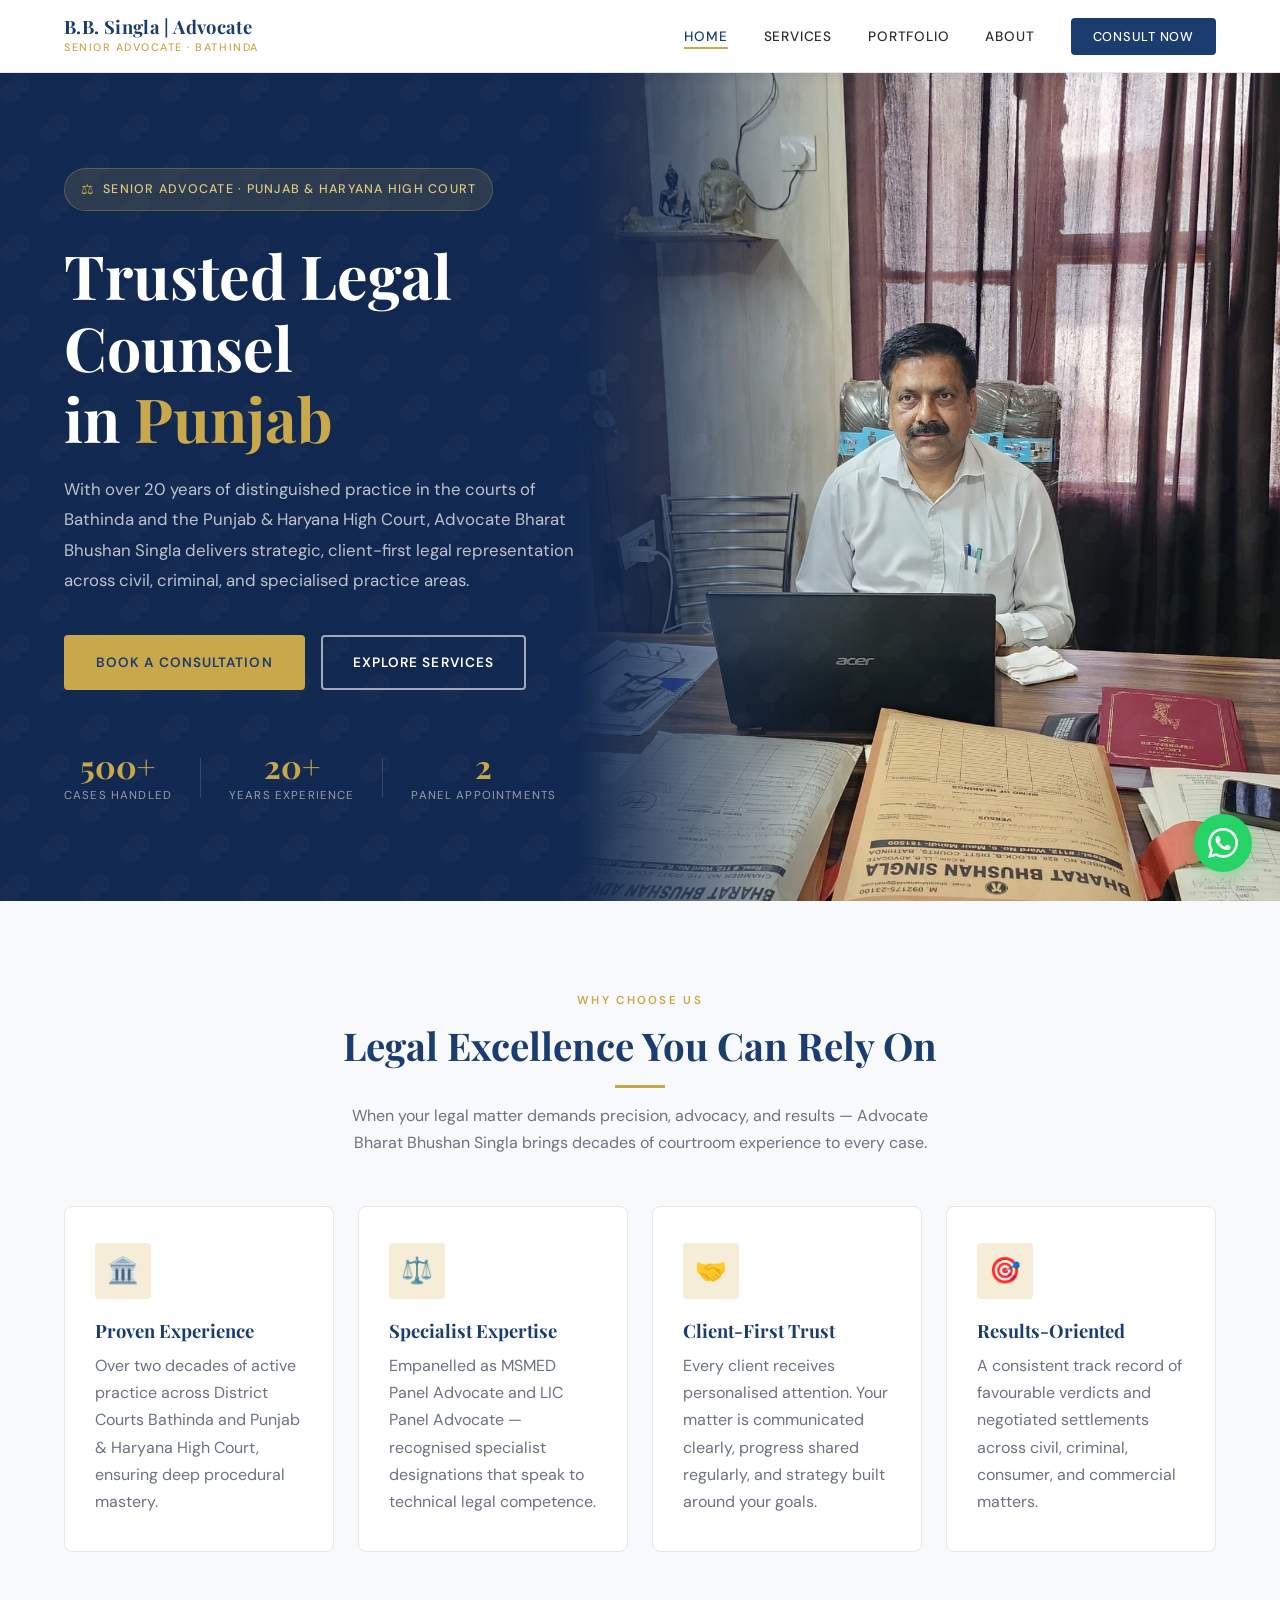
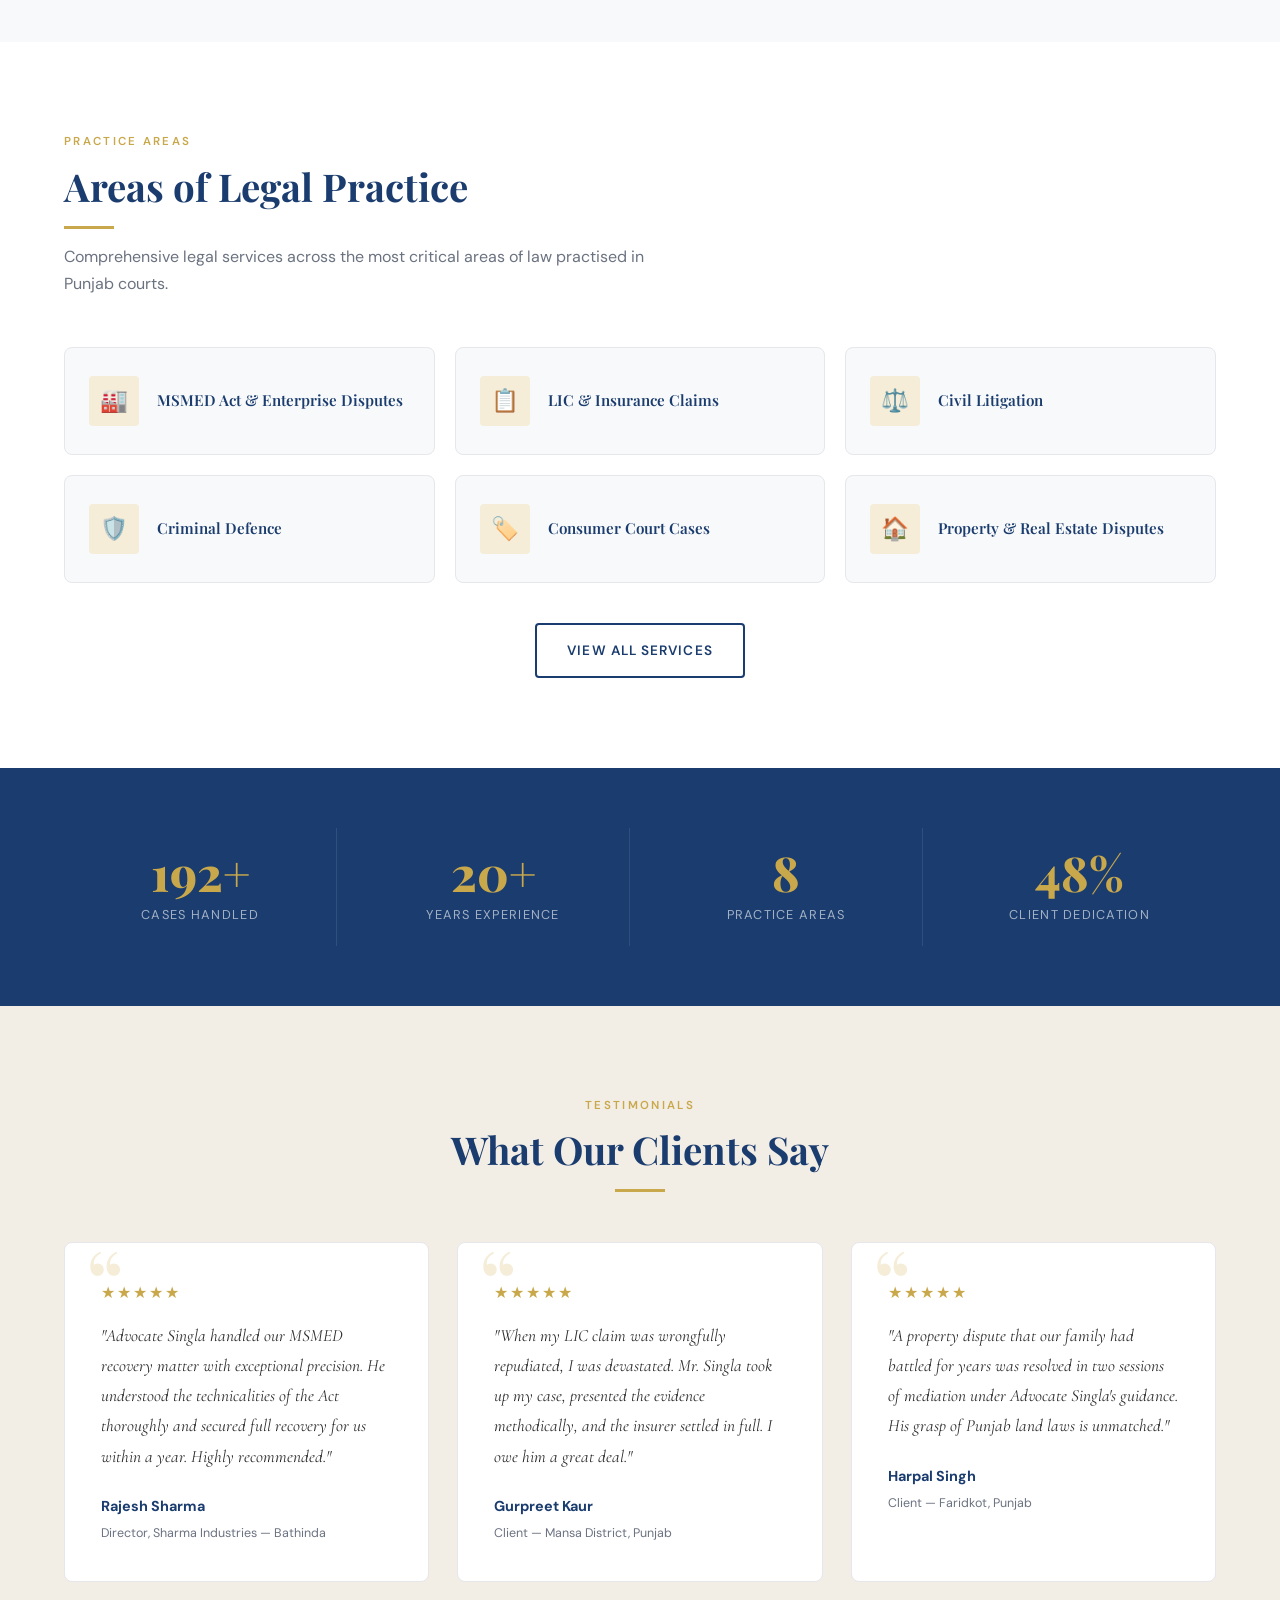
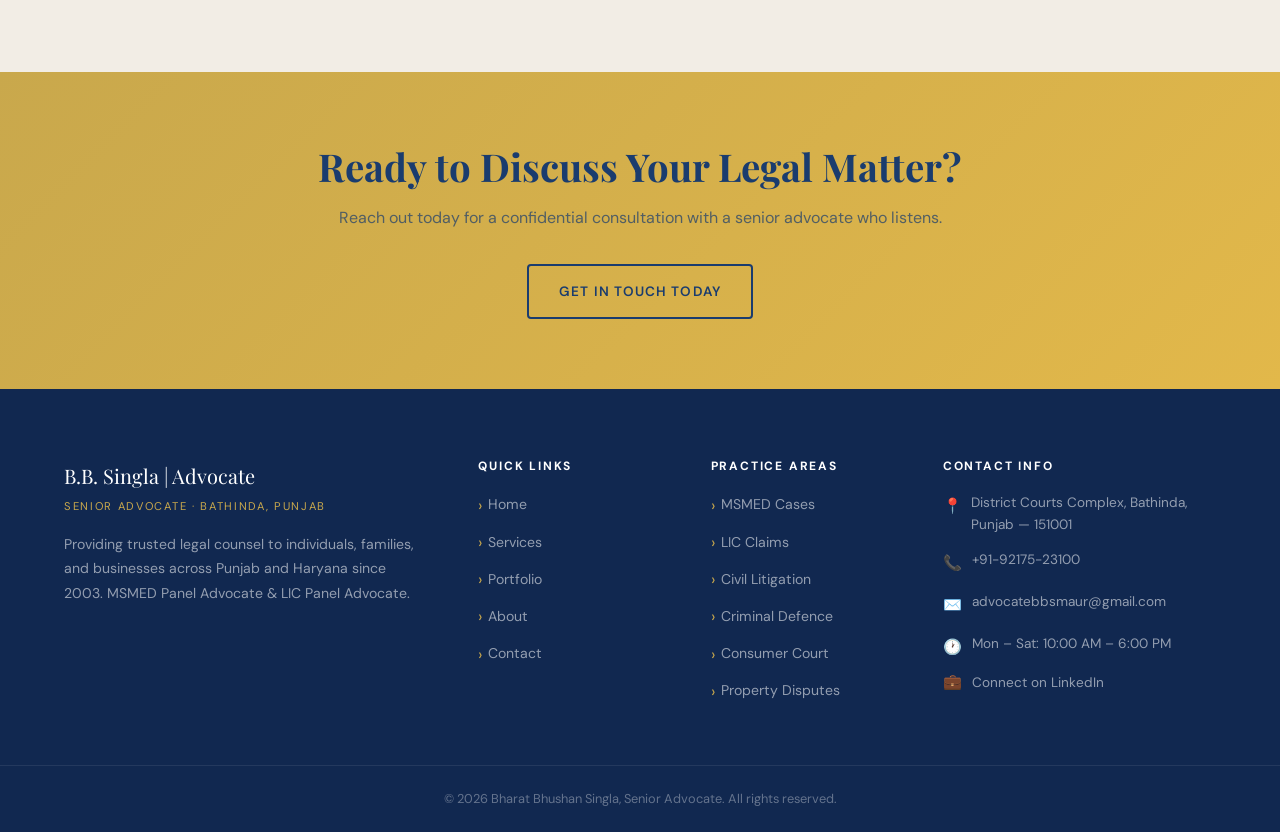
==== commit 71341eea: "major update" ====
--- a/index.html
+++ b/index.html
@@ -15,7 +15,7 @@
   <!-- Open Graph -->
   <meta property="og:title" content="Best Advocate in Bathinda Punjab | Bharat Bhushan Singla" />
   <meta property="og:description"
-    content="Senior Advocate Bharat Bhushan Singla — MSMED & LIC Panel Advocate in Bathinda, Punjab. 20+ years of trusted legal counsel." />
+    content=" Advocate Bharat Bhushan Singla — MSMED & LIC Panel Advocate in Bathinda, Punjab. 20+ years of trusted legal counsel." />
   <meta property="og:image" content="https://bharatbhushansingla.me/og-image.jpg" />
   <meta property="og:url" content="https://bharatbhushansingla.me/" />
   <meta property="og:type" content="website" />
--- a/style.css
+++ b/style.css
@@ -191,7 +191,9 @@
    PAGE HERO (inner pages)
    ============================================================ */
 .page-hero {
-  background: linear-gradient(135deg, var(--navy) 0%, var(--navy-mid) 60%, #2a5fa8 100%);
+  background: linear-gradient(135deg, rgba(11, 40, 80, 0.95) 0%, rgba(26, 60, 110, 0.8) 100%), url('bb.jpeg');
+  background-size: cover;
+  background-position: center right;
   padding: 80px 0 70px;
   position: relative;
   overflow: hidden;
@@ -391,36 +393,42 @@
    ============================================================ */
 .home-hero {
   min-height: 92vh;
-  background: linear-gradient(130deg, var(--navy-dark) 0%, var(--navy) 55%, #1e4f90 100%);
+  background-color: #112850;
   display: flex;
   align-items: center;
   position: relative;
   overflow: hidden;
+}
+
+.home-hero::after {
+  content: '';
+  position: absolute;
+  top: 0;
+  right: 0;
+  width: 55%;
+  height: 100%;
+  background: url('bb.jpeg') no-repeat center center;
+  background-size: cover;
+  z-index: 1;
+  mask-image: linear-gradient(to left, black 60%, transparent 100%);
+  -webkit-mask-image: linear-gradient(to left, black 60%, transparent 100%);
 }
 
 .home-hero::before {
   content: '';
   position: absolute;
   inset: 0;
-  background: url("data:image/svg+xml,%3Csvg width='80' height='80' viewBox='0 0 80 80' xmlns='http://www.w3.org/2000/svg'%3E%3Cg fill='none' fill-rule='evenodd'%3E%3Cg fill='%23c9a84c' fill-opacity='0.05'%3E%3Cpath d='M50 50c0-5.523 4.477-10 10-10s10 4.477 10 10-4.477 10-10 10c0 5.523-4.477 10-10 10s-10-4.477-10-10 4.477-10 10-10zM10 10c0-5.523 4.477-10 10-10s10 4.477 10 10-4.477 10-10 10c0 5.523-4.477 10-10 10S0 25.523 0 20s4.477-10 10-10z'/%3E%3C/g%3E%3C/g%3E%3C/svg%3E");
-}
-
-.home-hero::after {
-  content: '';
-  position: absolute;
-  right: -120px;
-  top: 50%;
-  transform: translateY(-50%);
-  width: 600px;
-  height: 600px;
-  border-radius: 50%;
-  border: 80px solid rgba(201,168,76,0.06);
-}
+  background: url("data:image/svg+xml,%3Csvg width='80' height='80' viewBox='0 0 80 80' xmlns='http://www.w3.org/2000/svg'%3E%3Cg fill='none' fill-rule='evenodd'%3E%3Cg fill='%23ffffff' fill-opacity='0.02'%3E%3Cpath d='M50 50c0-5.523 4.477-10 10-10s10 4.477 10 10-4.477 10-10 10c0 5.523-4.477 10-10 10s-10-4.477-10-10 4.477-10 10-10zM10 10c0-5.523 4.477-10 10-10s10 4.477 10 10-4.477 10-10 10c0 5.523-4.477 10-10 10S0 25.523 0 20s4.477-10 10-10z'/%3E%3C/g%3E%3C/g%3E%3C/svg%3E");
+  z-index: 2; /* Ensure pattern is above image mask */
+  pointer-events: none;
+}
+
+/* Removed decorative circle */
 
 .hero-content {
   position: relative;
   z-index: 2;
-  max-width: 680px;
+  max-width: 560px;
   animation: heroFadeIn 1s ease forwards;
 }
 
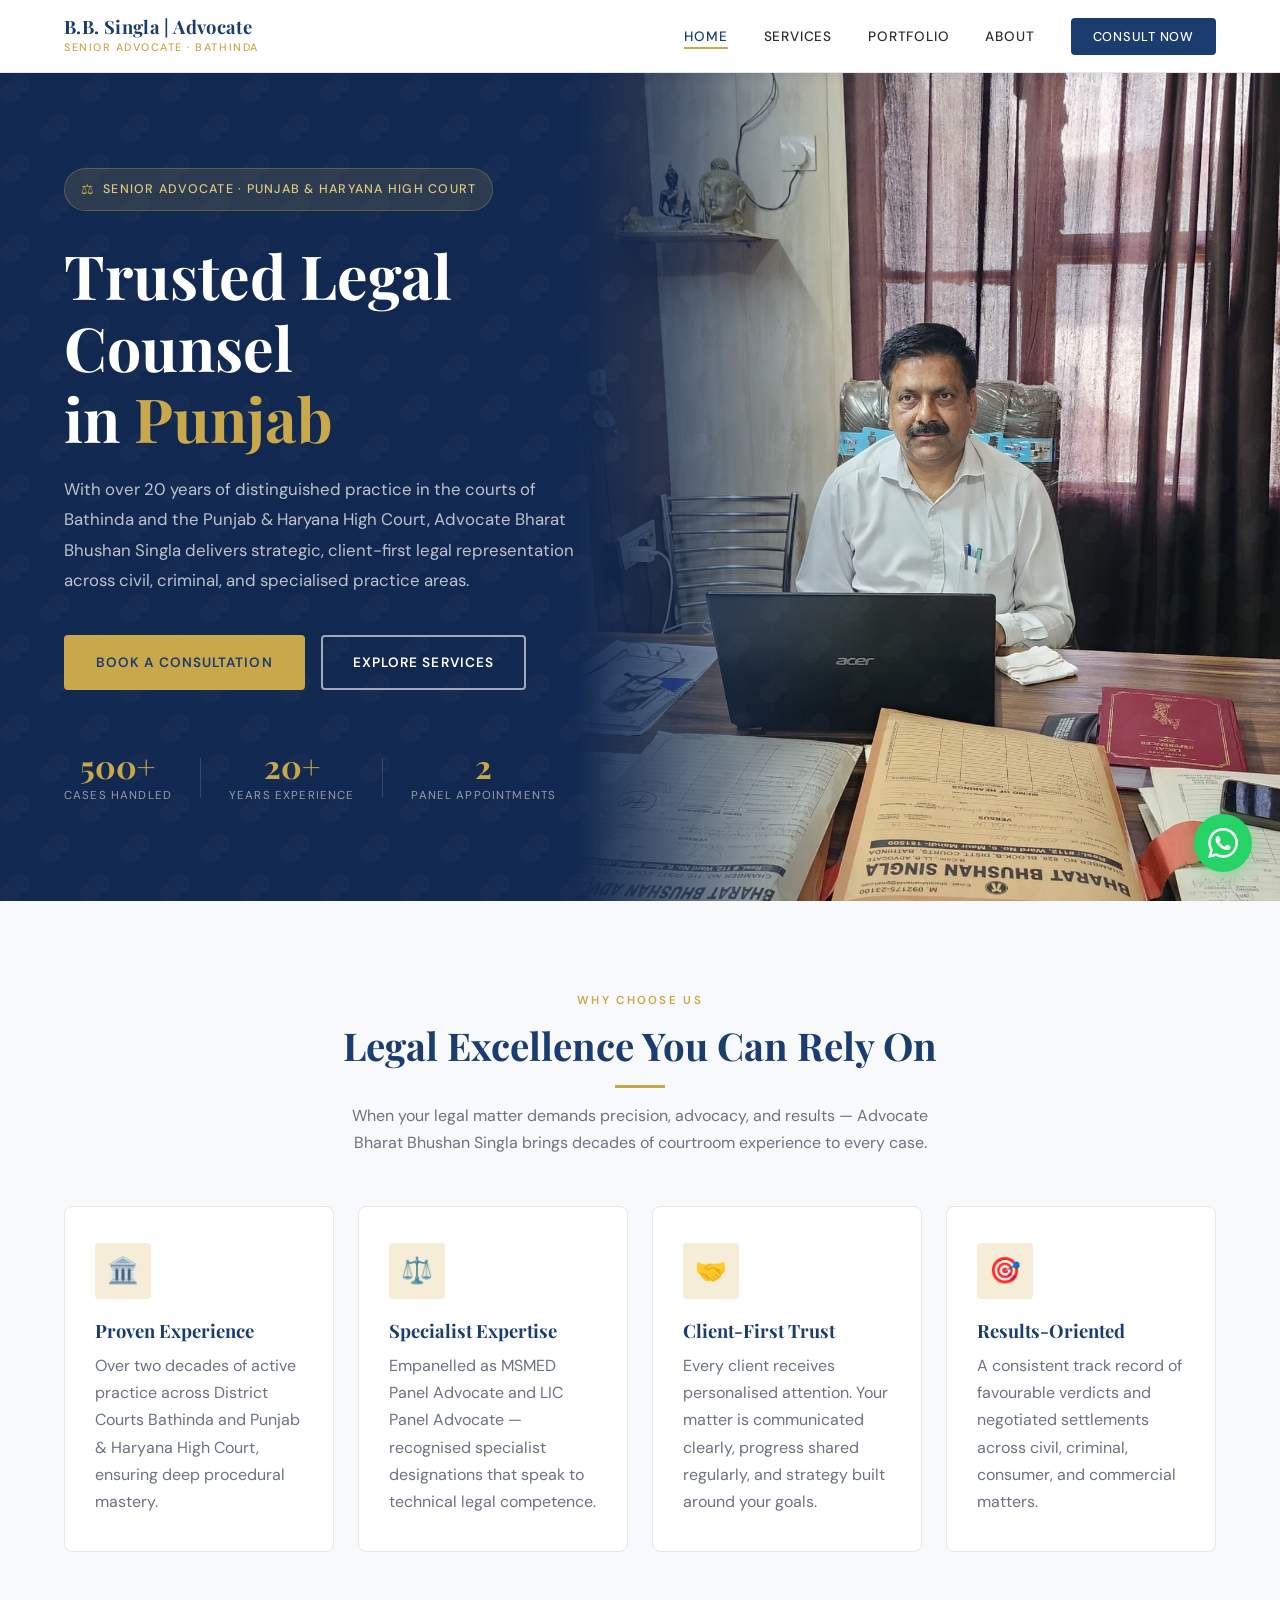
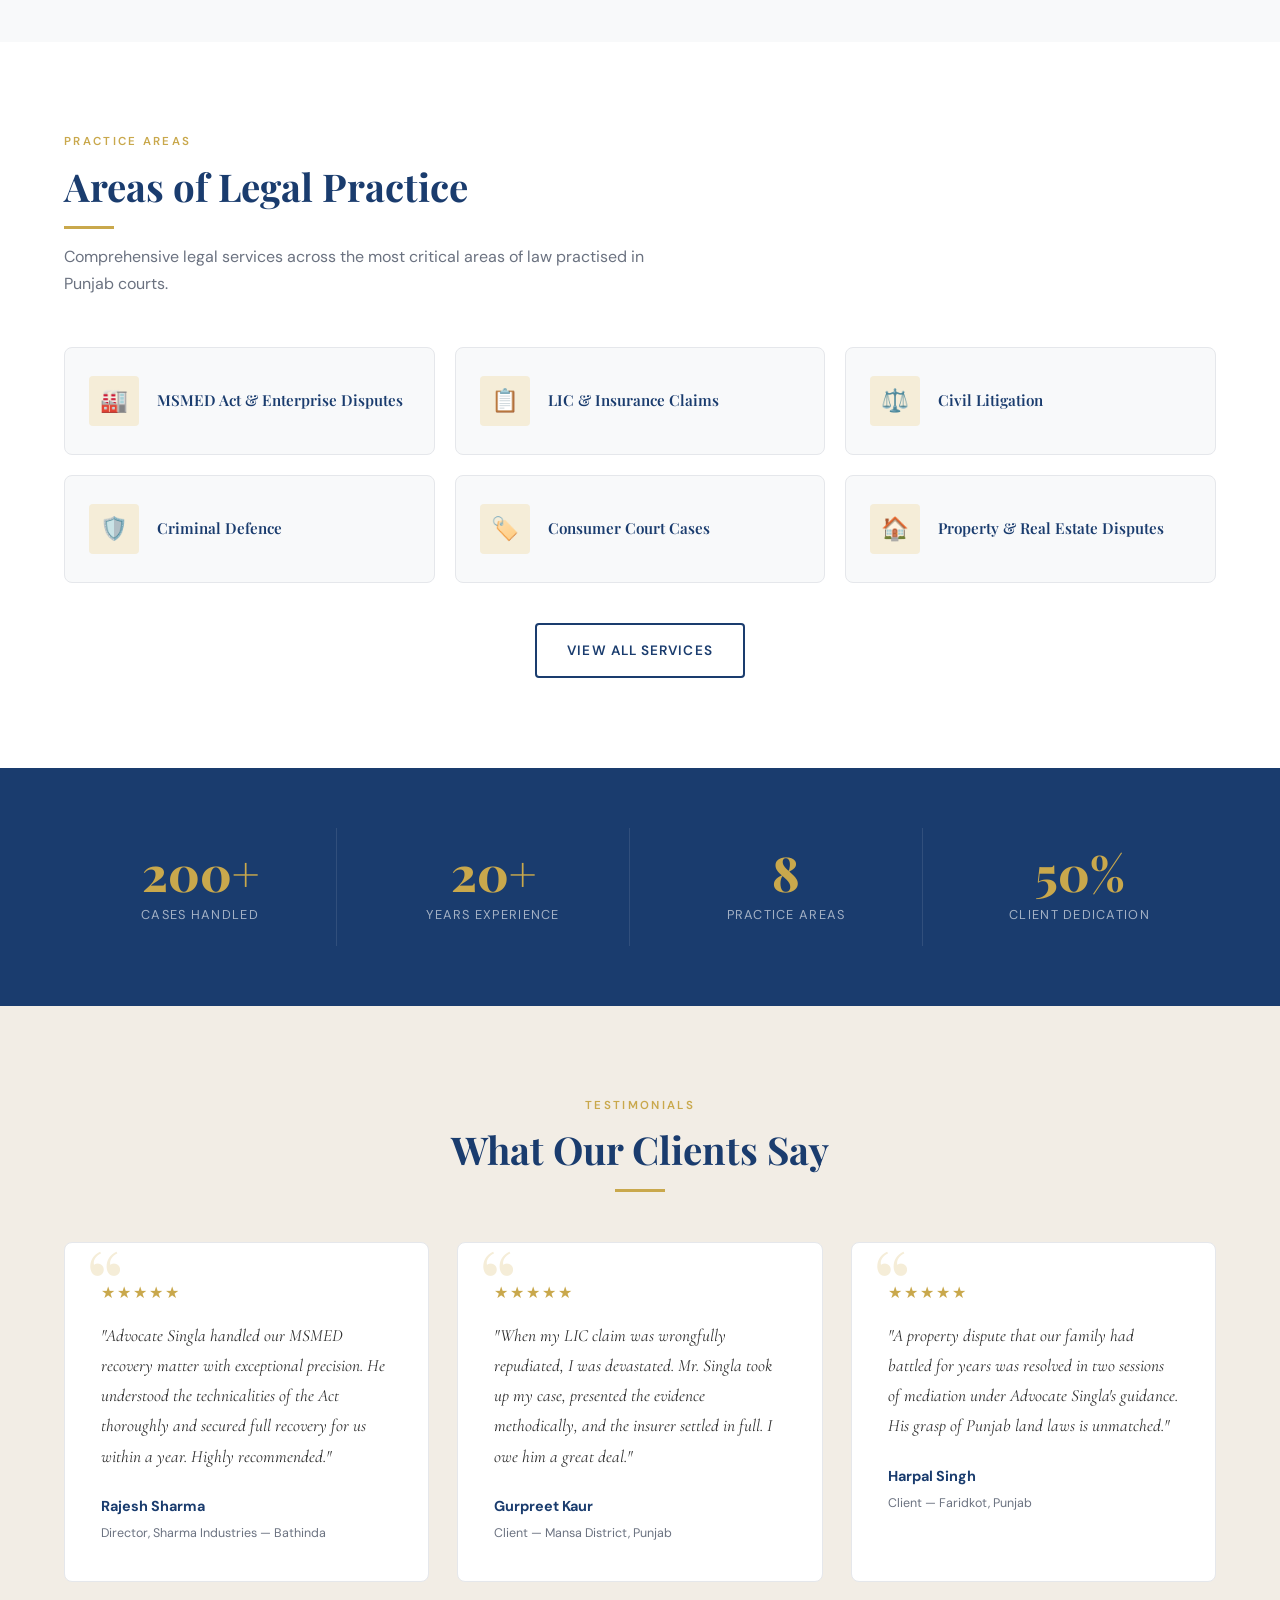
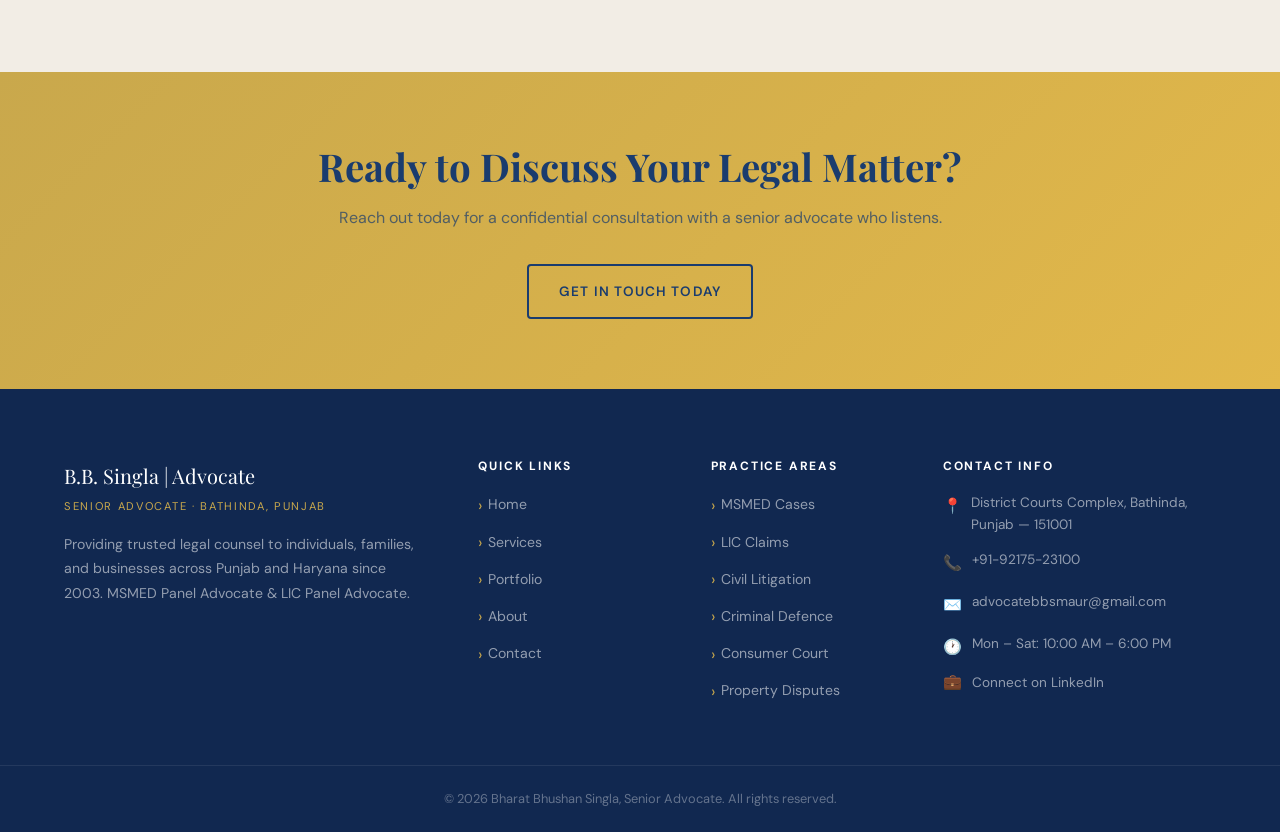
==== commit abf8cfc1: "major update" ====
--- a/index.html
+++ b/index.html
@@ -11,6 +11,11 @@
     content="advocate Bathinda, best advocate Punjab, senior advocate Bathinda, MSMED advocate Punjab, LIC panel advocate Bathinda, advocate near me Bathinda, lawyer Bathinda Punjab, civil advocate Punjab" />
   <meta name="robots" content="index, follow" />
   <link rel="canonical" href="https://bharatbhushansingla.me/" />
+  <script>
+    if (window.location.pathname.endsWith('/index.html')) {
+      window.location.replace(window.location.href.replace('/index.html', '/'));
+    }
+  </script>
 
   <!-- Open Graph -->
   <meta property="og:title" content="Best Advocate in Bathinda Punjab | Bharat Bhushan Singla" />
--- a/style.css
+++ b/style.css
@@ -1458,7 +1458,27 @@
 
 @media (max-width: 768px) {
   section { padding: 60px 0; }
-  .hero-trust { flex-wrap: wrap; gap: 20px; }
+  
+  .home-hero {
+    min-height: 85vh;
+    text-align: center;
+    padding-top: 100px;
+  }
+  
+  .home-hero::after {
+    width: 100%;
+    mask-image: none;
+    -webkit-mask-image: none;
+    background: linear-gradient(rgba(17, 40, 80, 0.75), rgba(17, 40, 80, 0.75)), url('bb.jpeg') no-repeat center center / cover;
+  }
+  
+  .hero-content {
+    max-width: 100%;
+    margin: 0 auto;
+  }
+  
+  .hero-btns { justify-content: center; }
+  .hero-trust { justify-content: center; flex-wrap: wrap; gap: 20px; }
   .hero-trust-divider { display: none; }
 
   .grid-2,
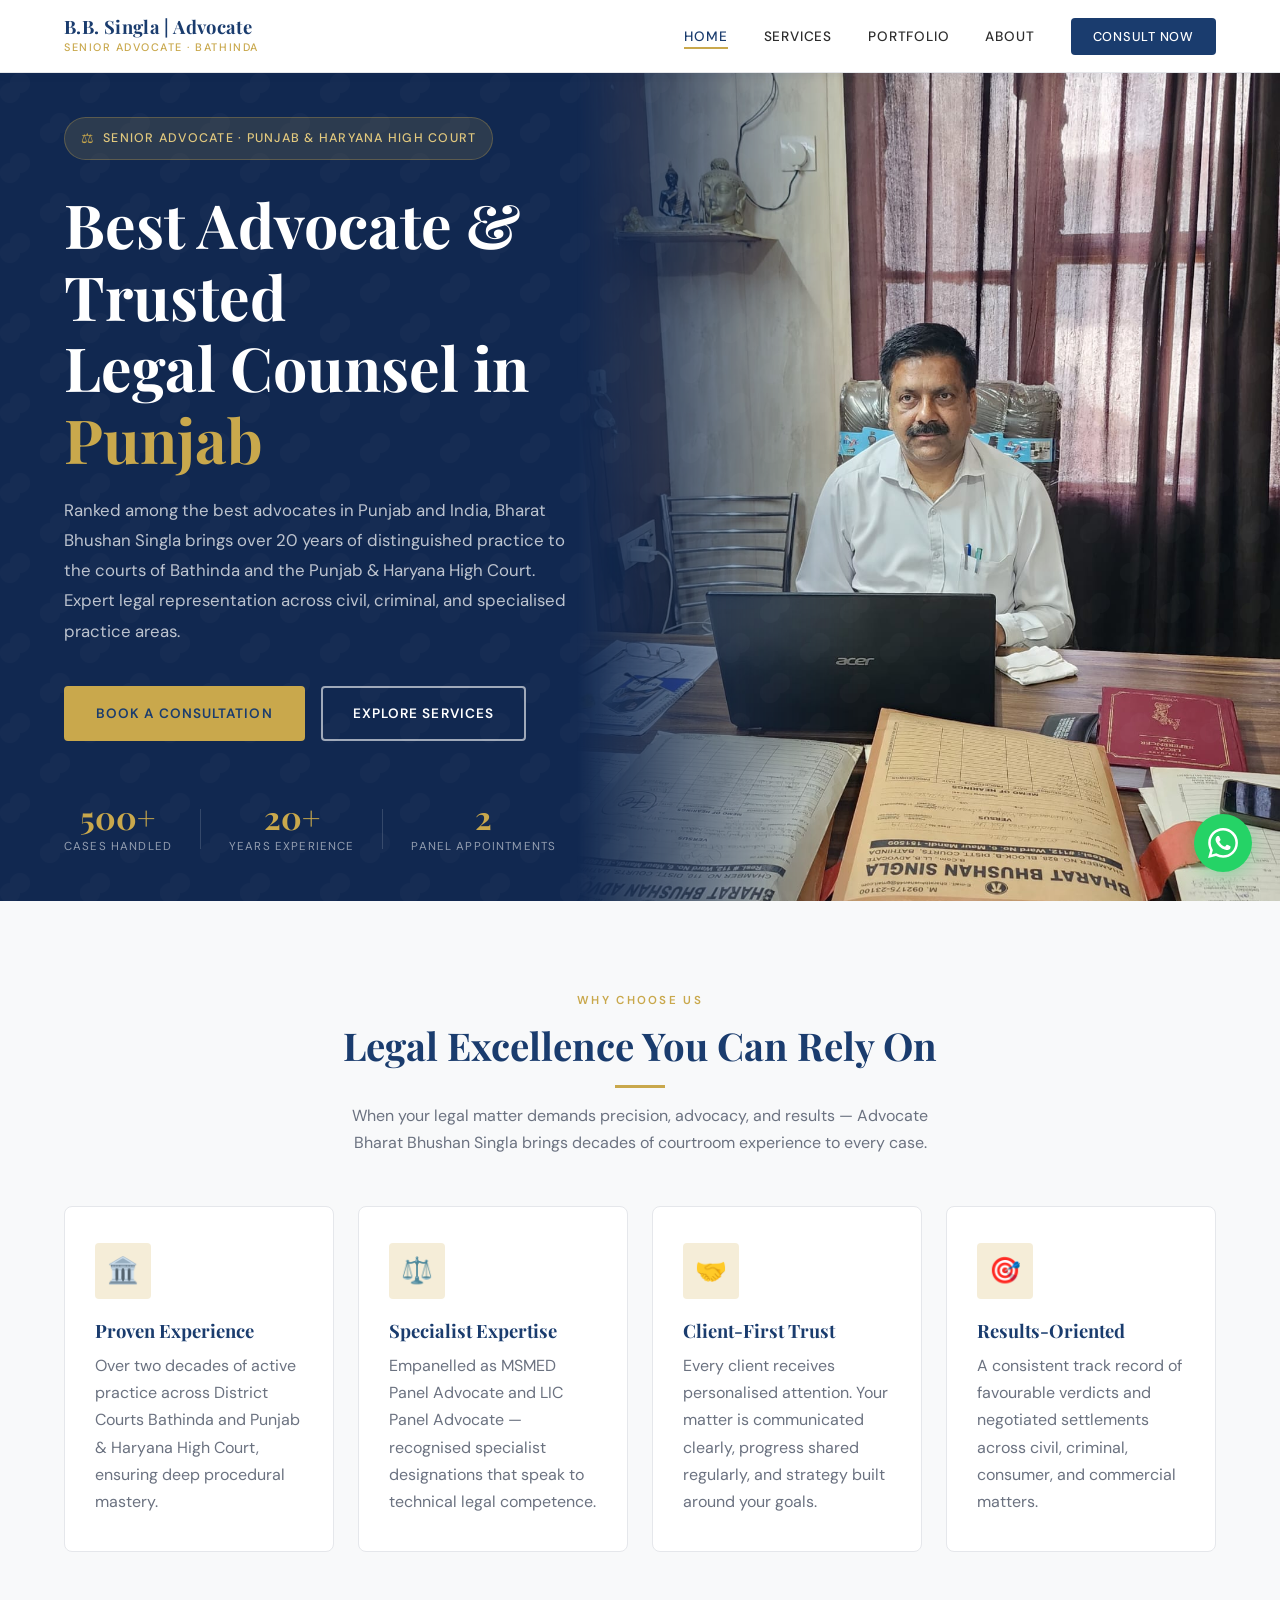
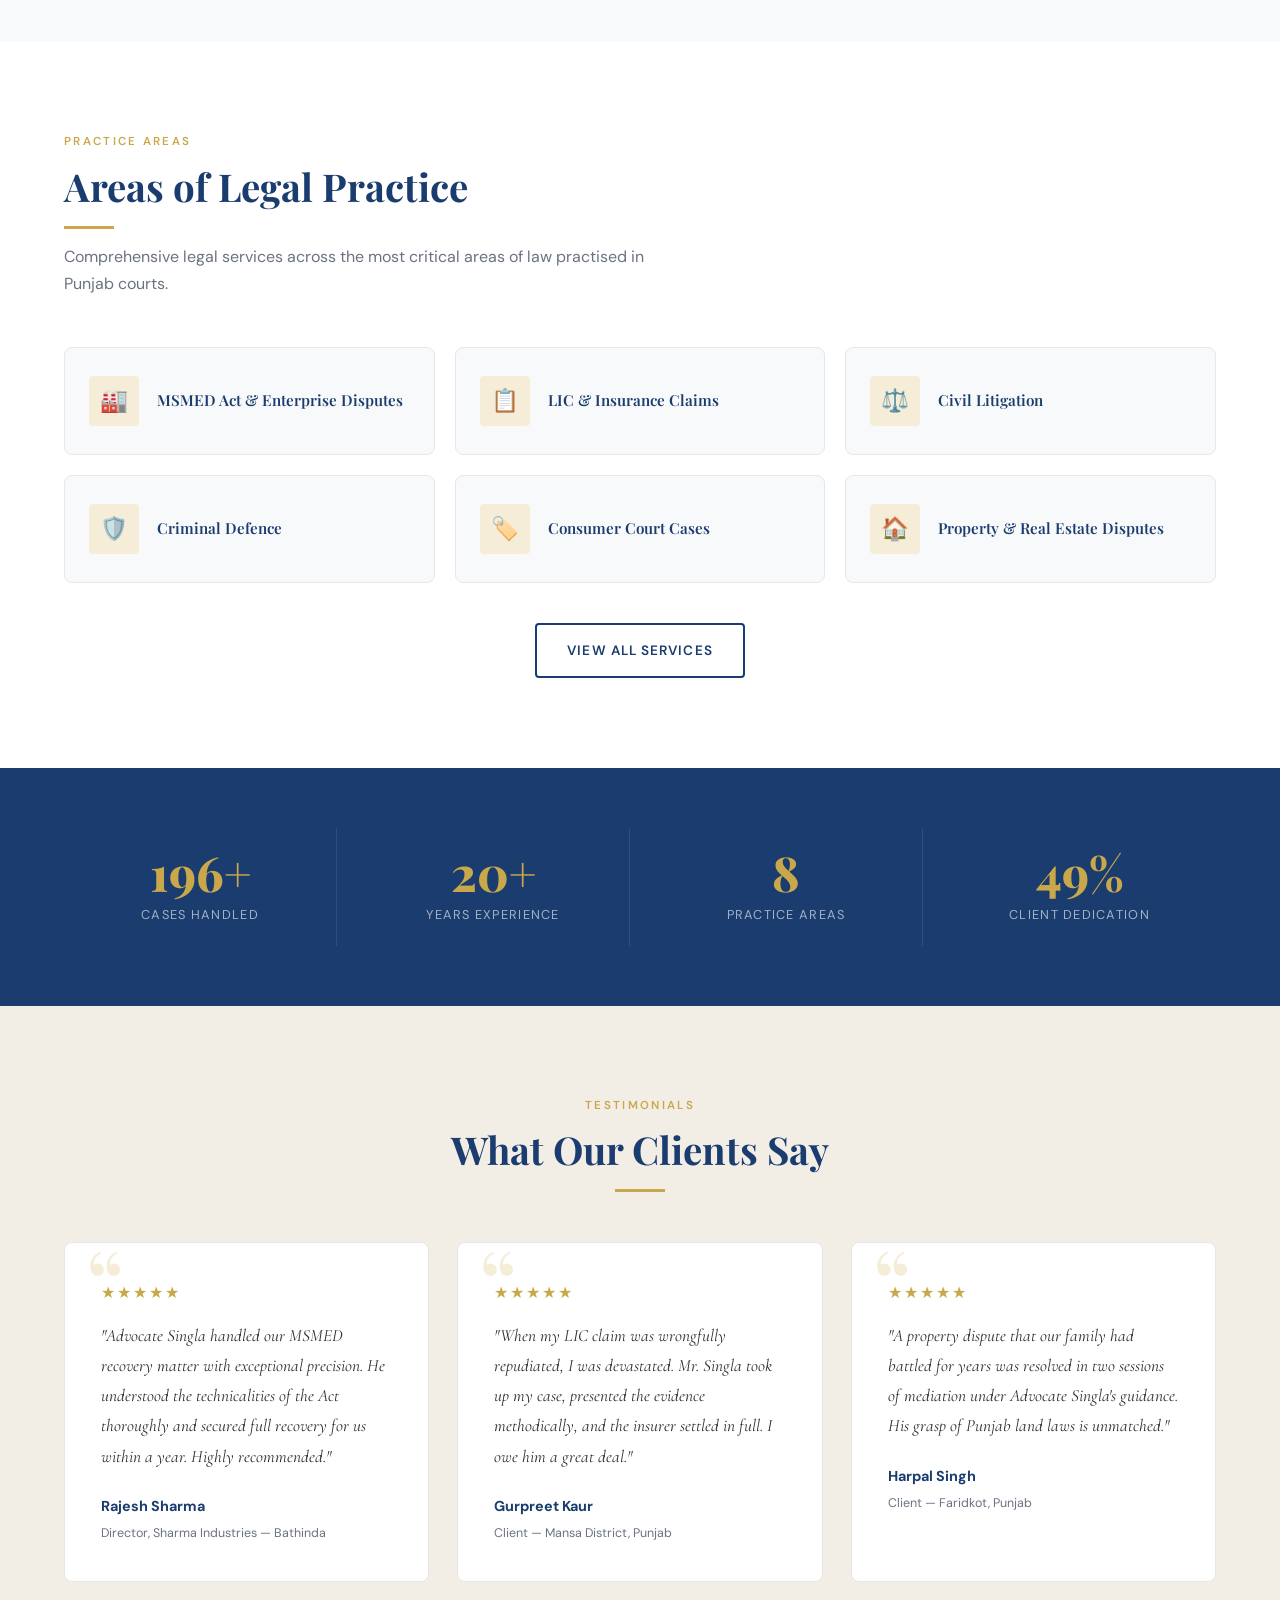
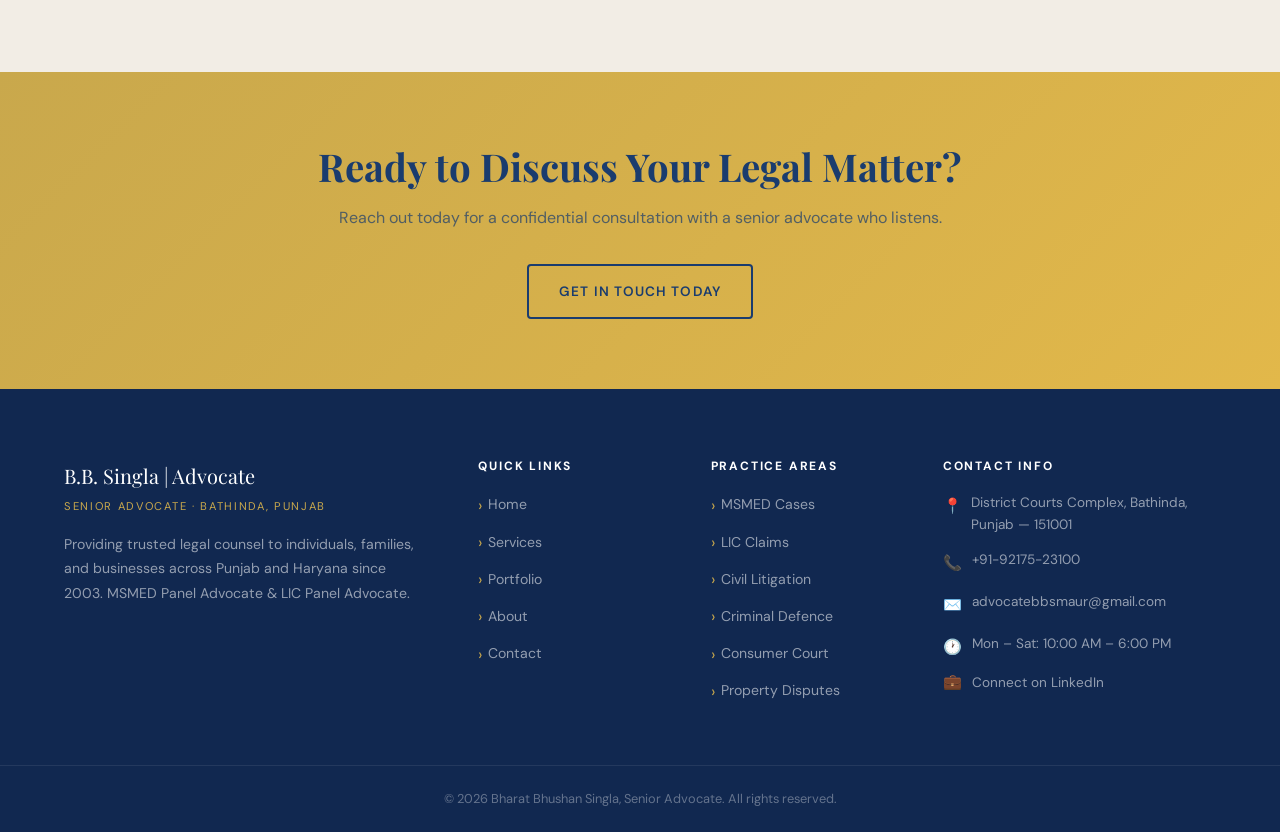
==== commit ec97c08a: "major update" ====
--- a/index.html
+++ b/index.html
@@ -4,11 +4,11 @@
 <head>
   <meta charset="UTF-8" />
   <meta name="viewport" content="width=device-width, initial-scale=1.0" />
-  <title>Best Advocate in Bathinda Punjab | Bharat Bhushan Singla — Senior Advocate</title>
+  <title>Best Advocate & Lawyer in Punjab & India | Bharat Bhushan Singla — Senior Advocate</title>
   <meta name="description"
-    content="Bharat Bhushan Singla — Senior Advocate in Bathinda, Punjab. Trusted legal counsel for MSMED, LIC, Civil, Criminal & Property cases. 20+ years experience. Serving Punjab & Haryana High Court." />
+    content="Bharat Bhushan Singla is recognized as the best advocate and lawyer in Punjab and India. With 20+ years of experience in Bathinda and Punjab & Haryana High Court, he provides top-rated legal services for MSMED, Civil, and Criminal cases." />
   <meta name="keywords"
-    content="advocate Bathinda, best advocate Punjab, senior advocate Bathinda, MSMED advocate Punjab, LIC panel advocate Bathinda, advocate near me Bathinda, lawyer Bathinda Punjab, civil advocate Punjab" />
+    content="best advocate in Punjab, best lawyer in India, top advocate Bathinda, best advocate near me, senior lawyer Punjab, MSMED expert advocate, best civil lawyer India, best criminal advocate Punjab, best lawyers in India, legal counsel Punjab" />
   <meta name="robots" content="index, follow" />
   <link rel="canonical" href="https://bharatbhushansingla.me/" />
   <script>
@@ -60,16 +60,16 @@
     },
     "openingHours": ["Mo-Sa 10:00-18:00"],
     "serviceType": [
-      "MSMED Act Cases",
-      "LIC & Insurance Claims",
-      "Civil Litigation",
-      "Criminal Defense",
+      "Best MSMED Act Cases Advocate",
+      "Top LIC & Insurance Claims Lawyer",
+      "Best Civil Litigation Advocate in Punjab",
+      "Criminal Defense Specialist India",
       "Consumer Court Cases",
       "Property & Real Estate Disputes",
       "Cheque Bounce Cases",
       "Family & Matrimonial Law"
     ],
-    "areaServed": ["Bathinda", "Punjab", "Chandigarh", "Haryana"],
+    "areaServed": ["Bathinda", "Punjab", "Chandigarh", "Haryana", "India"],
     "priceRange": "$$",
     "sameAs": []
   }
@@ -114,13 +114,12 @@
           <span>⚖</span> Senior Advocate · Punjab &amp; Haryana High Court
         </div>
         <h1>
-          Trusted Legal Counsel<br />in <em>Punjab</em>
+          Best Advocate &amp; Trusted<br />Legal Counsel in <em>Punjab</em>
         </h1>
         <p>
-          With over 20 years of distinguished practice in the courts of Bathinda and
-          the Punjab &amp; Haryana High Court, Advocate Bharat Bhushan Singla delivers
-          strategic, client-first legal representation across civil, criminal, and
-          specialised practice areas.
+          Ranked among the best advocates in Punjab and India, Bharat Bhushan Singla brings over 20 years of 
+          distinguished practice to the courts of Bathinda and the Punjab &amp; Haryana High Court. 
+          Expert legal representation across civil, criminal, and specialised practice areas.
         </p>
         <div class="hero-btns">
           <a href="contact.html" class="btn btn-primary">Book a Consultation</a>
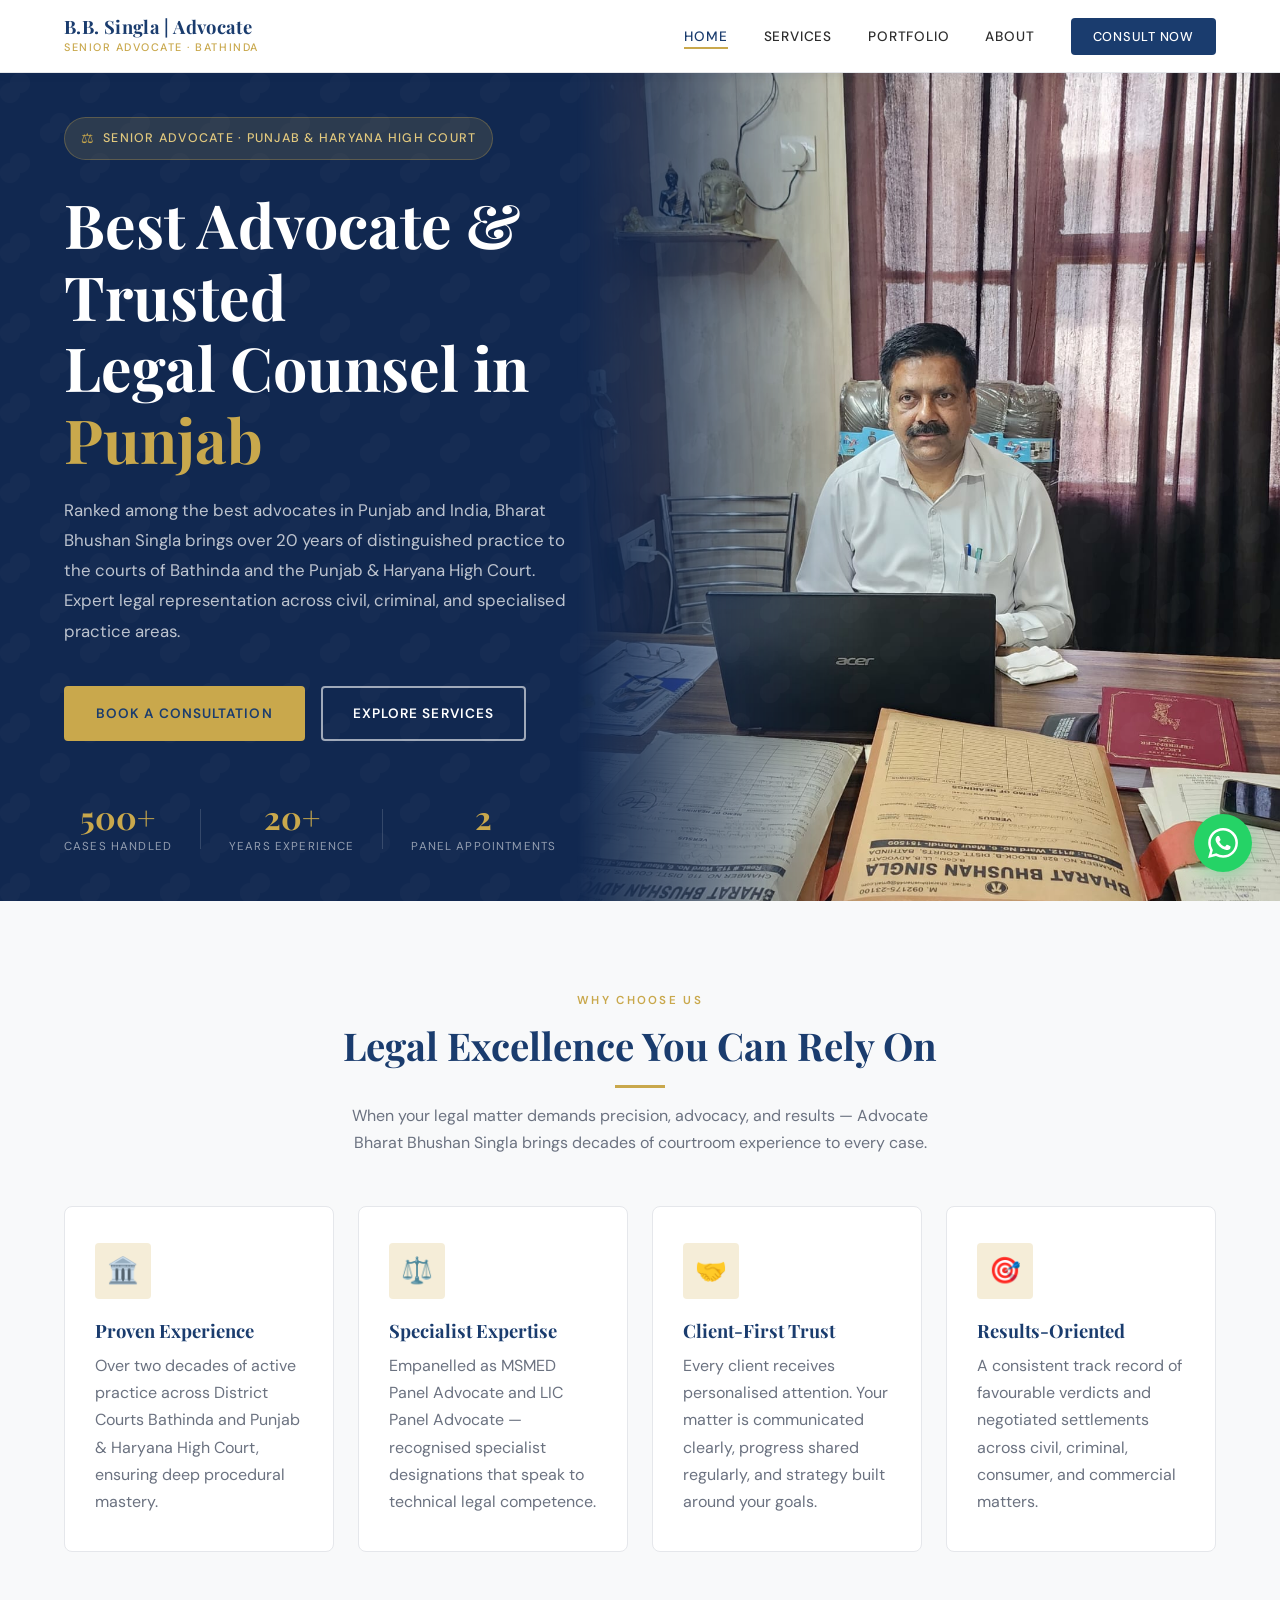
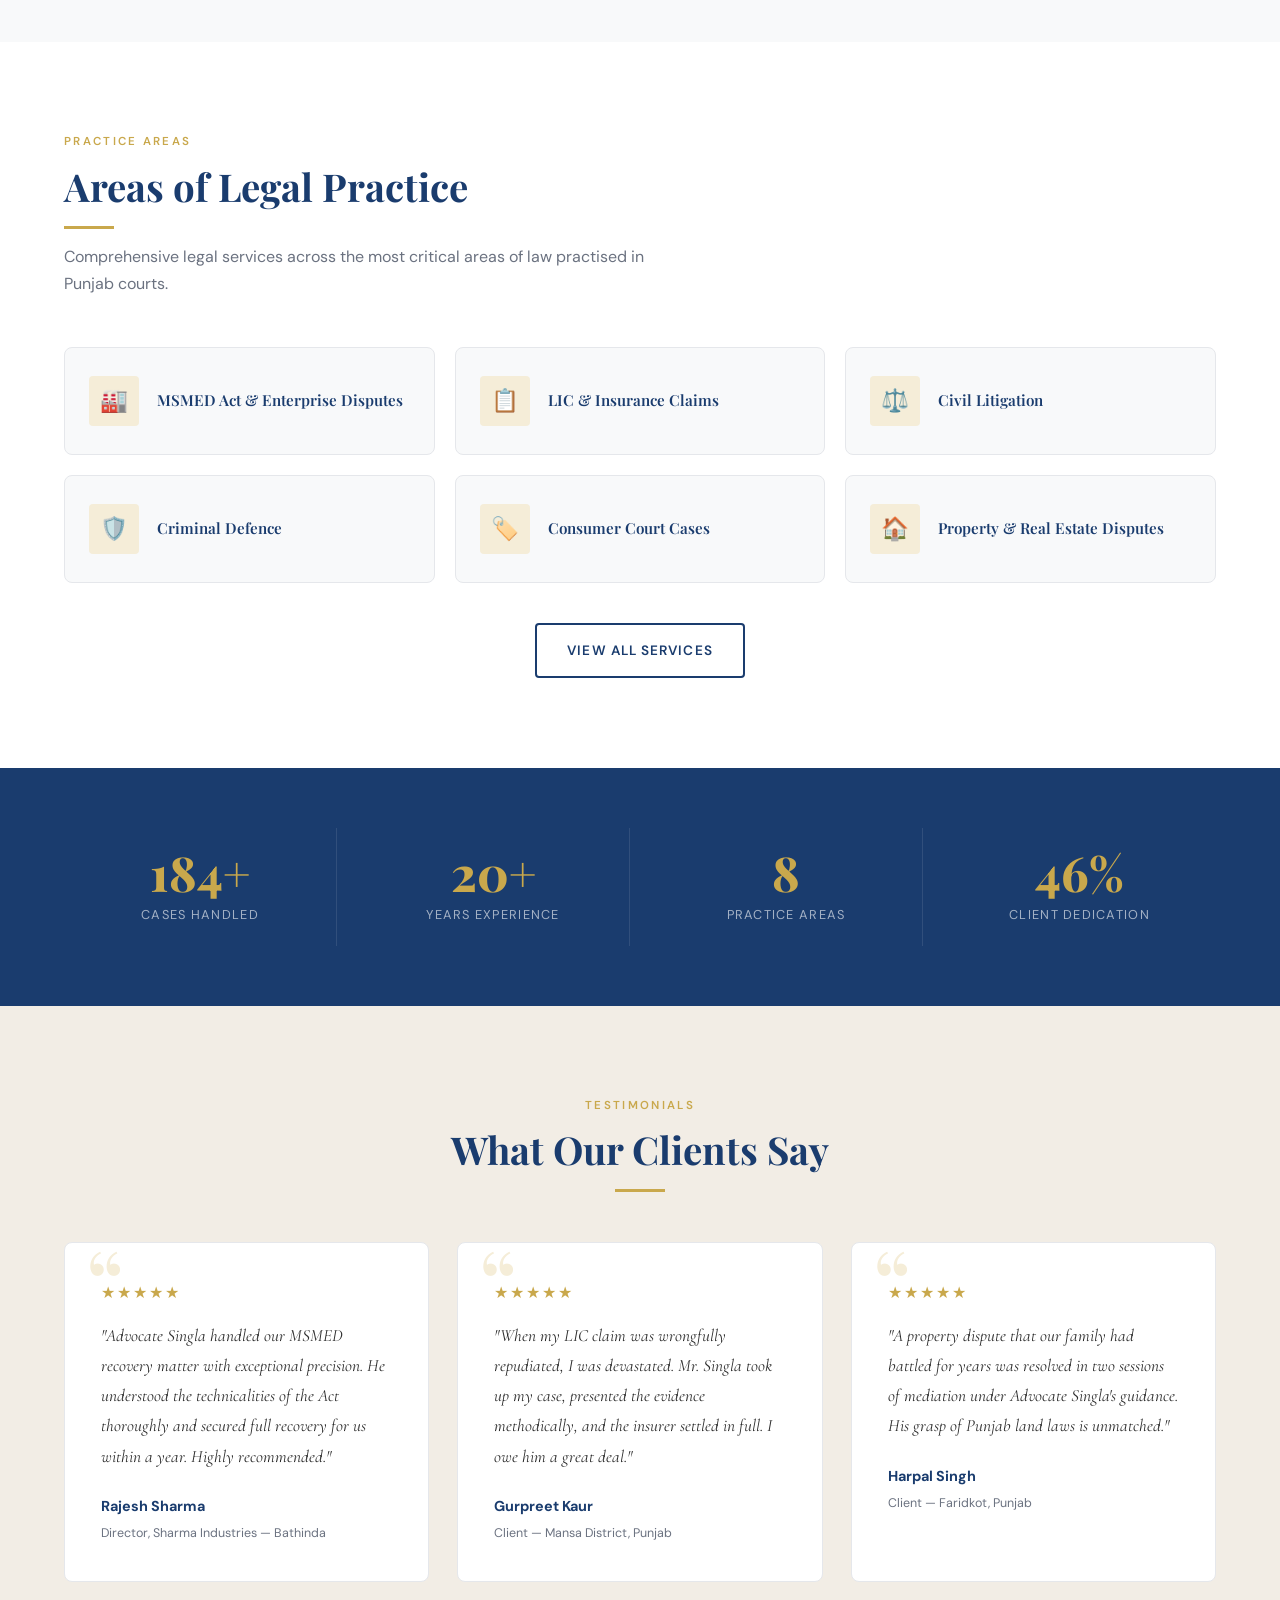
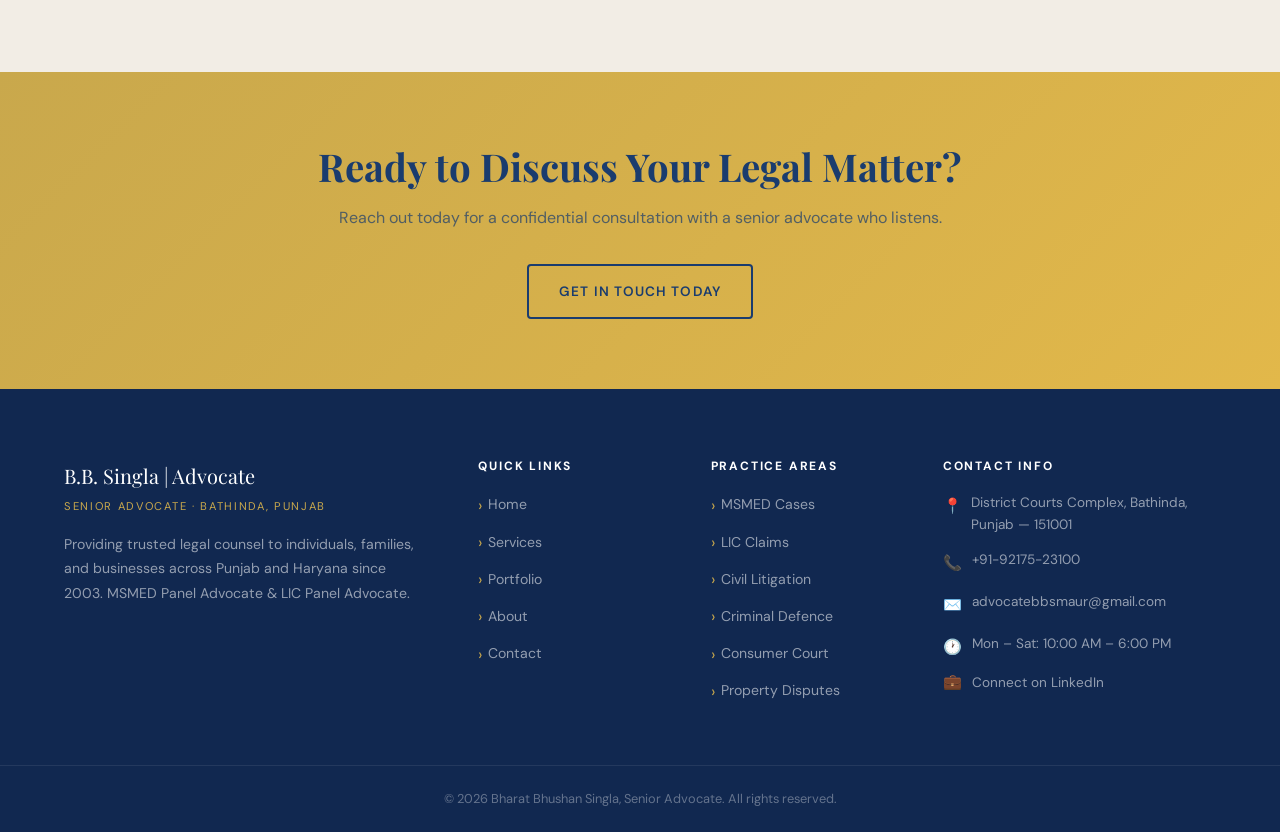
==== commit e8477acb: "SEO OPTIMISE" ====
--- a/index.html
+++ b/index.html
@@ -13,7 +13,7 @@
   <link rel="canonical" href="https://bharatbhushansingla.me/" />
   <script>
     if (window.location.pathname.endsWith('/index.html')) {
-      window.location.replace(window.location.href.replace('/index.html', '/'));
+      window.history.replaceState({}, '', window.location.pathname.replace('/index.html', '/'));
     }
   </script>
 
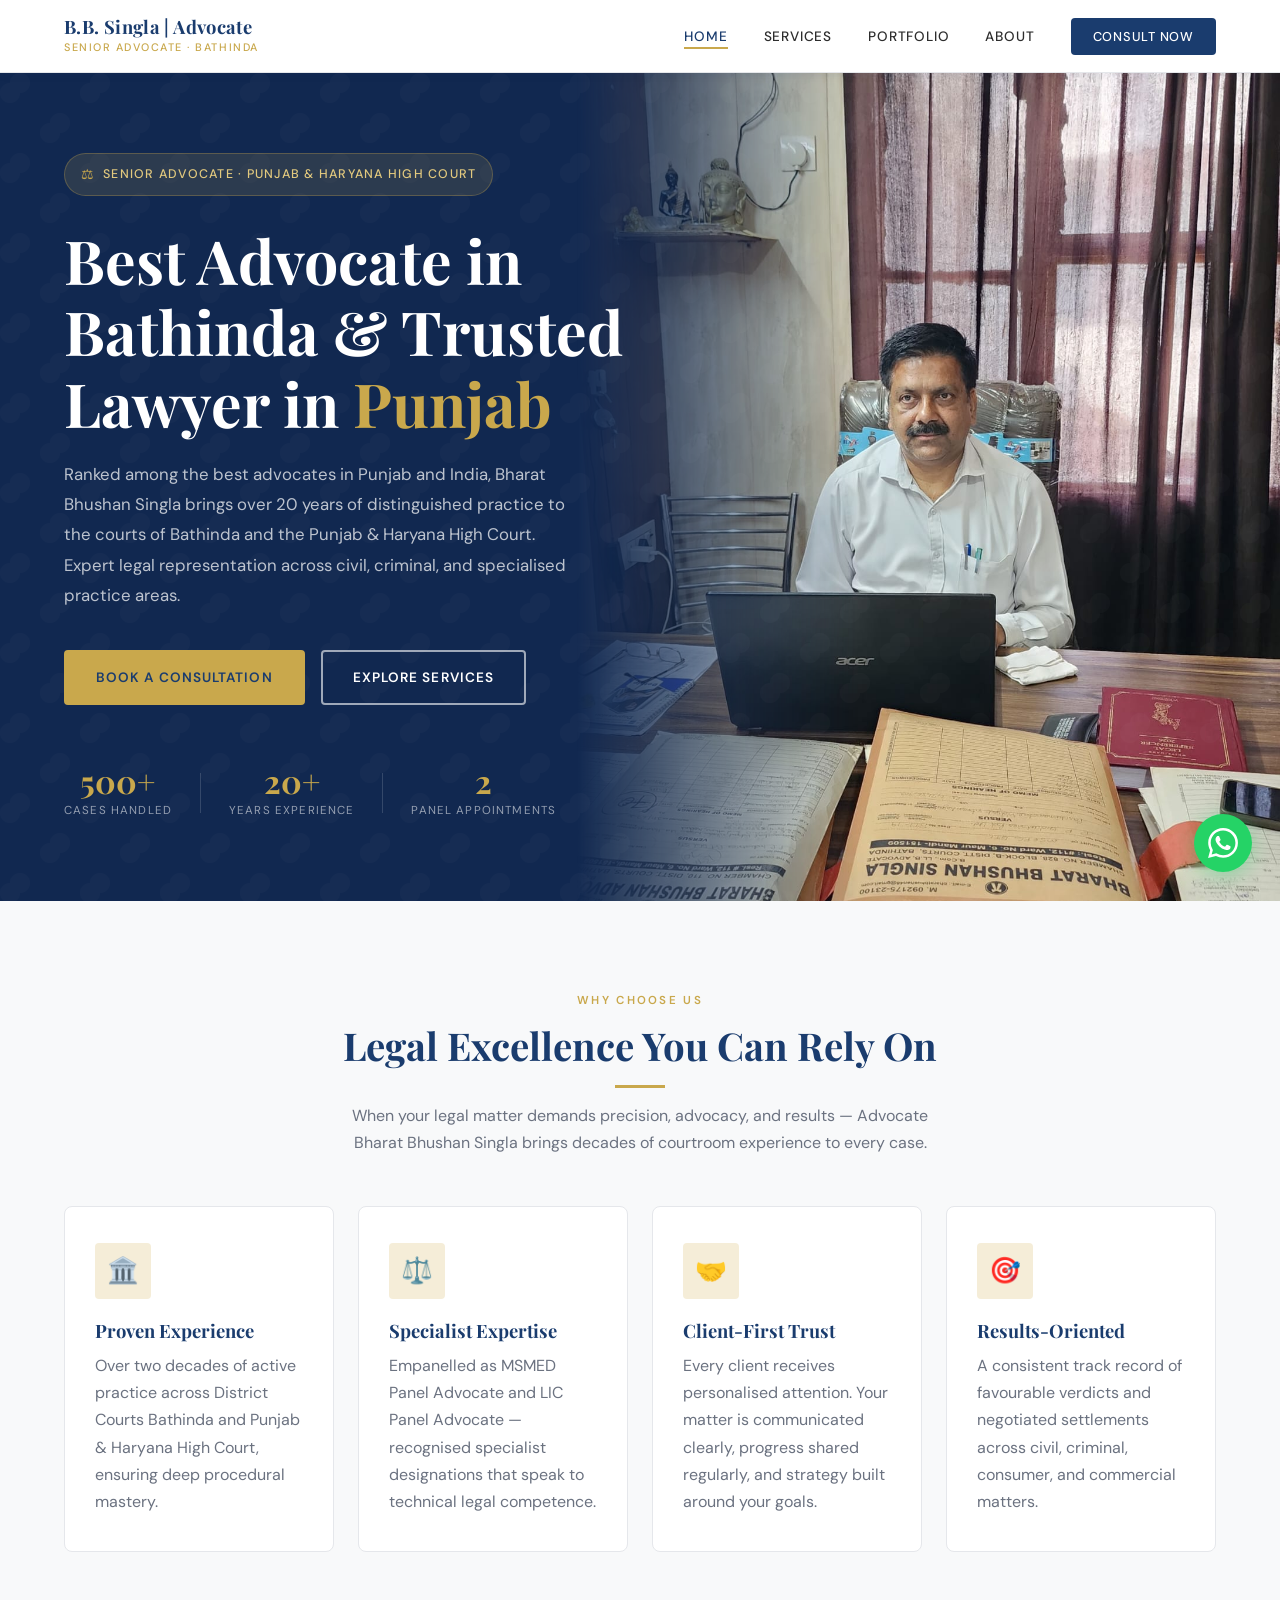
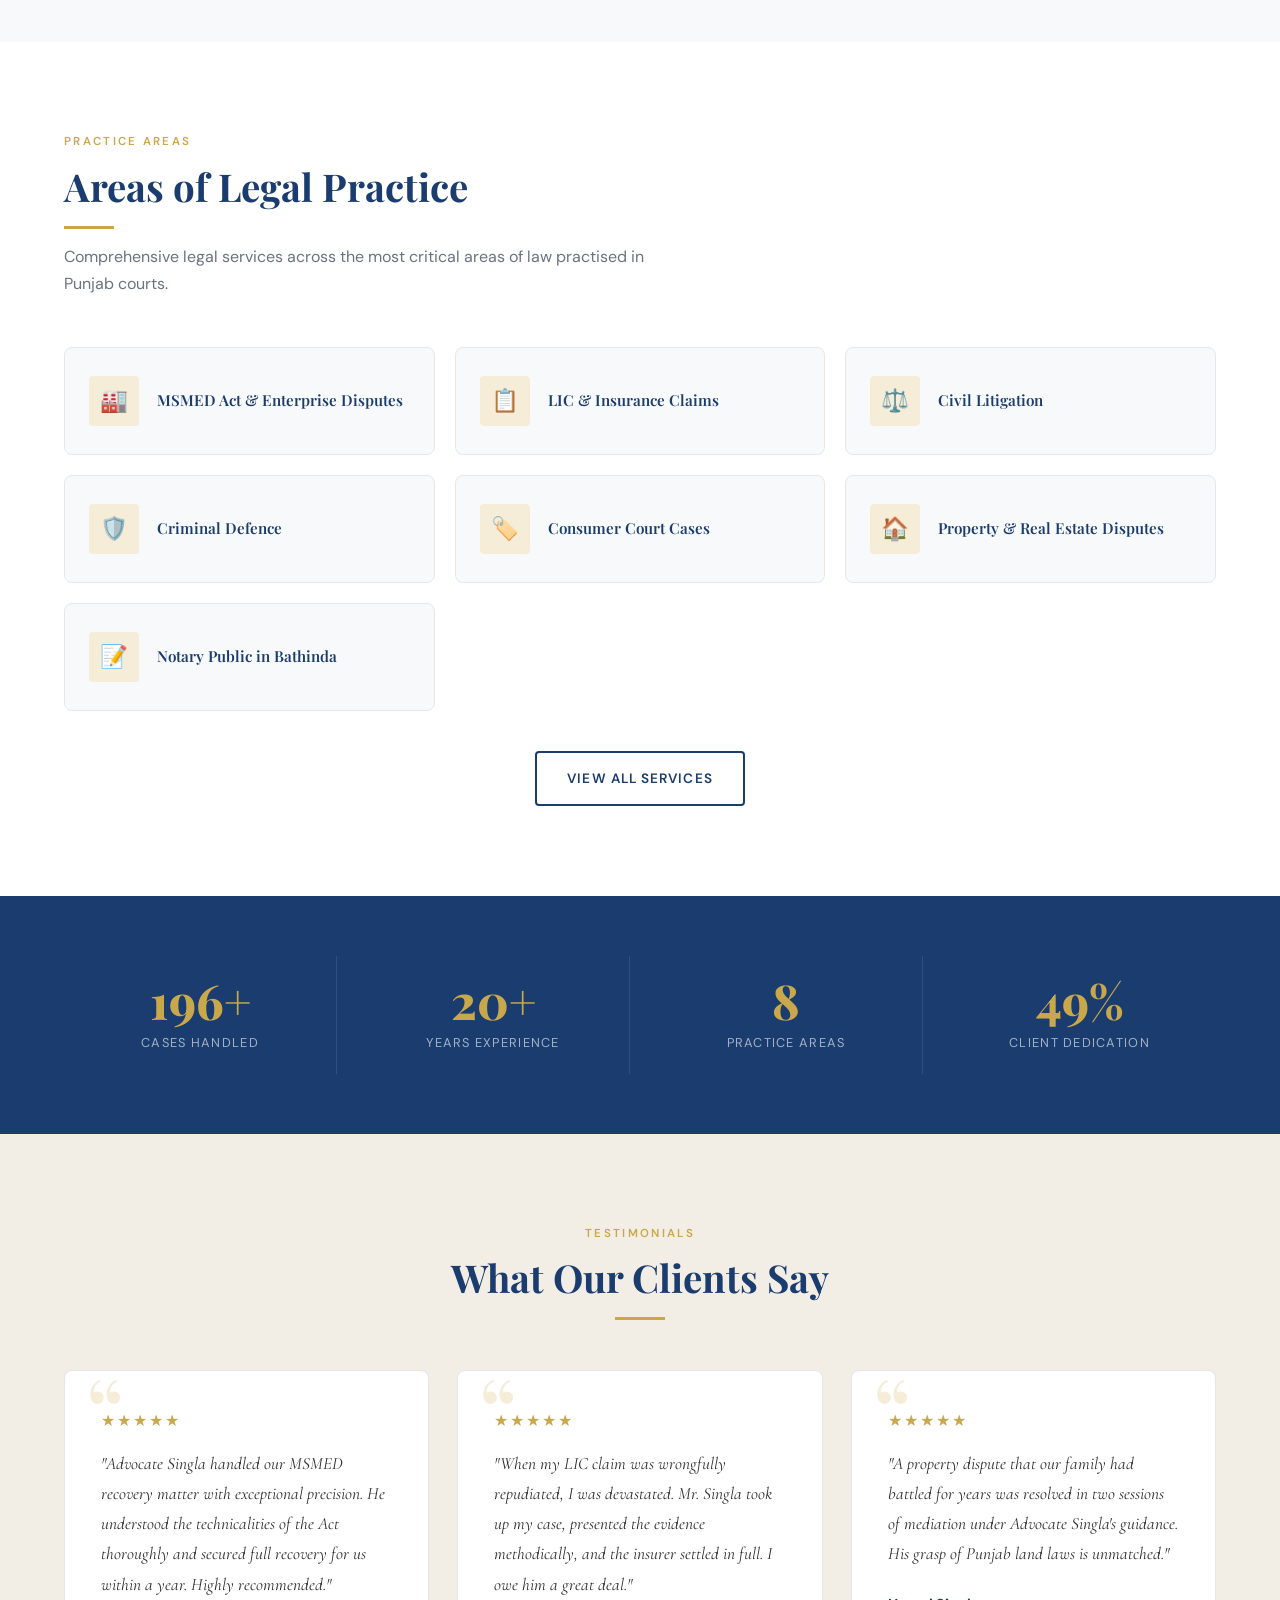
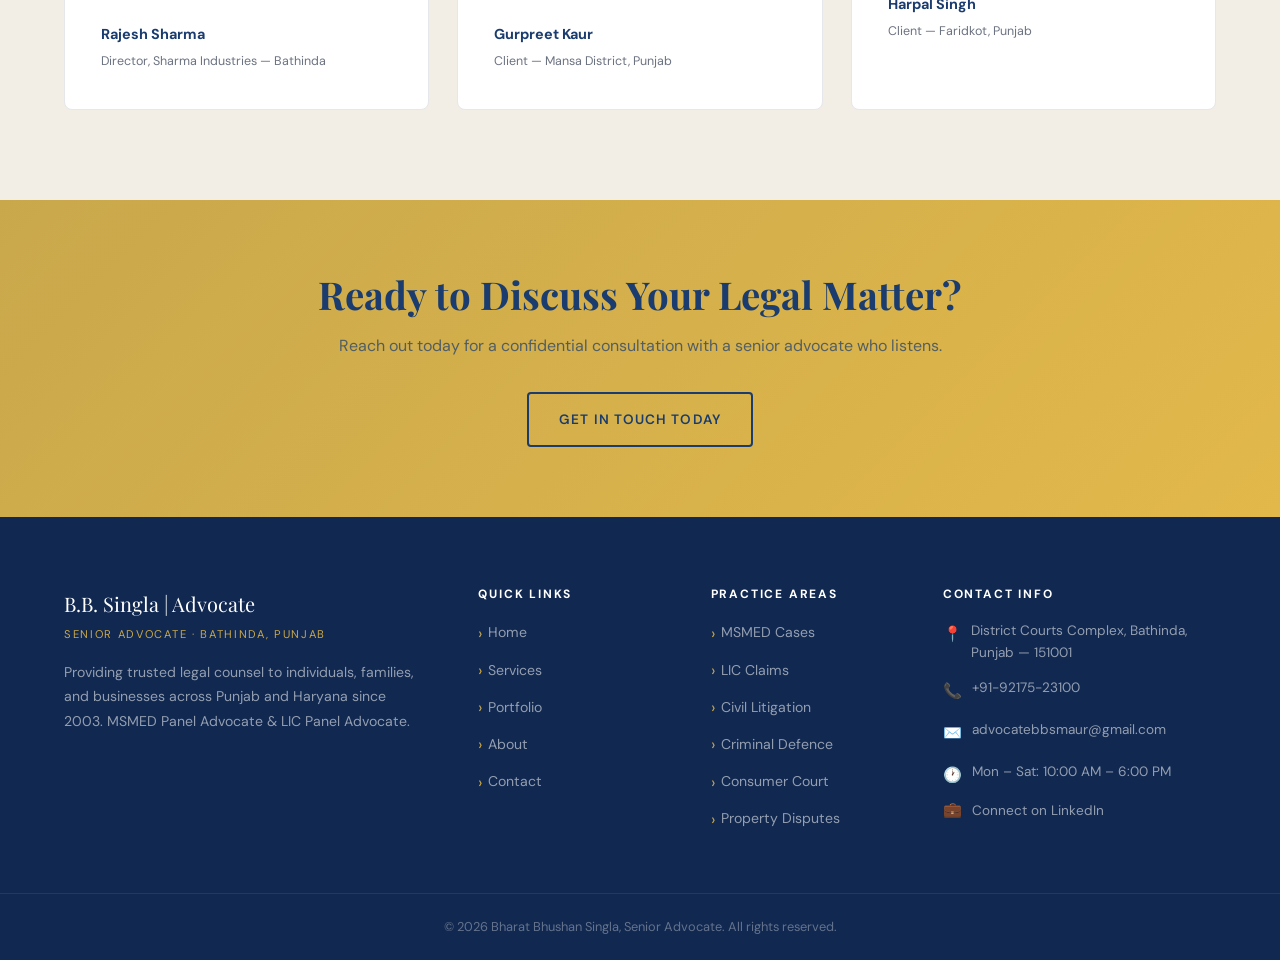
==== commit ad6cbea1: "SEO OPTIMISE" ====
--- a/index.html
+++ b/index.html
@@ -4,11 +4,11 @@
 <head>
   <meta charset="UTF-8" />
   <meta name="viewport" content="width=device-width, initial-scale=1.0" />
-  <title>Best Advocate & Lawyer in Punjab & India | Bharat Bhushan Singla — Senior Advocate</title>
+  <title>Best Advocate in Bathinda & Punjab | MSME Lawyer & Notary</title>
   <meta name="description"
-    content="Bharat Bhushan Singla is recognized as the best advocate and lawyer in Punjab and India. With 20+ years of experience in Bathinda and Punjab & Haryana High Court, he provides top-rated legal services for MSMED, Civil, and Criminal cases." />
+    content="Looking for the best advocate in Bathinda? Bharat Bhushan Singla is a top MSME lawyer in Punjab & Notary Public offering expert legal services." />
   <meta name="keywords"
-    content="best advocate in Punjab, best lawyer in India, top advocate Bathinda, best advocate near me, senior lawyer Punjab, MSMED expert advocate, best civil lawyer India, best criminal advocate Punjab, best lawyers in India, legal counsel Punjab" />
+    content="advocates in bathinda, advocate in bathinda, msme lawyer, msmed lawyer, msme lawyer in punjab, mssme lawyer in bathinda, notary public, notary public in bathinda, lawyer in punjab, lawyers in bathinda" />
   <meta name="robots" content="index, follow" />
   <link rel="canonical" href="https://bharatbhushansingla.me/" />
   <script>
@@ -18,9 +18,9 @@
   </script>
 
   <!-- Open Graph -->
-  <meta property="og:title" content="Best Advocate in Bathinda Punjab | Bharat Bhushan Singla" />
+  <meta property="og:title" content="Best Advocate in Bathinda & Punjab | MSME Lawyer & Notary" />
   <meta property="og:description"
-    content=" Advocate Bharat Bhushan Singla — MSMED & LIC Panel Advocate in Bathinda, Punjab. 20+ years of trusted legal counsel." />
+    content="Looking for the best advocate in Bathinda? Bharat Bhushan Singla is a top MSME lawyer in Punjab & Notary Public offering expert legal services." />
   <meta property="og:image" content="https://bharatbhushansingla.me/og-image.jpg" />
   <meta property="og:url" content="https://bharatbhushansingla.me/" />
   <meta property="og:type" content="website" />
@@ -28,50 +28,61 @@
 
   <!-- Twitter Card -->
   <meta name="twitter:card" content="summary_large_image" />
-  <meta name="twitter:title" content="Best Advocate in Bathinda Punjab | Bharat Bhushan Singla" />
+  <meta name="twitter:title" content="Best Advocate in Bathinda & Punjab | MSME Lawyer & Notary" />
   <meta name="twitter:description"
-    content="Senior Advocate in Bathinda, Punjab — MSMED & LIC Panel. 20+ years experience." />
+    content="Looking for the best advocate in Bathinda? Bharat Bhushan Singla is a top MSME lawyer in Punjab & Notary Public offering expert legal services." />
   <meta name="twitter:image" content="https://bharatbhushansingla.me/og-image.jpg" />
 
   <!-- Schema Markup: LegalService -->
   <script type="application/ld+json">
   {
     "@context": "https://schema.org",
-    "@type": "LegalService",
-    "name": "Bharat Bhushan Singla — Senior Advocate",
-    "description": "Senior Advocate practising in District Courts Bathinda and Punjab & Haryana High Court. MSMED Panel Advocate and LIC Panel Advocate with 20+ years of experience.",
-    "url": "https://bharatbhushansingla.me",
-    "telephone": "+91-98760-00000",
-    "email": "advocatebbsmaur@gmail.com",
-    "logo": "https://bharatbhushansingla.me/logo.png",
-    "image": "https://bharatbhushansingla.me/og-image.jpg",
-    "address": {
-      "@type": "PostalAddress",
-      "streetAddress": "District Courts Complex",
-      "addressLocality": "Bathinda",
-      "addressRegion": "Punjab",
-      "postalCode": "151001",
-      "addressCountry": "IN"
-    },
-    "geo": {
-      "@type": "GeoCoordinates",
-      "latitude": 30.2110,
-      "longitude": 74.9455
-    },
-    "openingHours": ["Mo-Sa 10:00-18:00"],
-    "serviceType": [
-      "Best MSMED Act Cases Advocate",
-      "Top LIC & Insurance Claims Lawyer",
-      "Best Civil Litigation Advocate in Punjab",
-      "Criminal Defense Specialist India",
-      "Consumer Court Cases",
-      "Property & Real Estate Disputes",
-      "Cheque Bounce Cases",
-      "Family & Matrimonial Law"
-    ],
-    "areaServed": ["Bathinda", "Punjab", "Chandigarh", "Haryana", "India"],
-    "priceRange": "$$",
-    "sameAs": []
+    "@graph": [
+      {
+        "@type": "LegalService",
+        "@id": "https://bharatbhushansingla.me/#organization",
+        "name": "Bharat Bhushan Singla — Senior Advocate & Notary Public",
+        "description": "Best advocate in Bathinda and top MSME lawyer in Punjab. Providing expert legal services and Notary Public services in Bathinda.",
+        "url": "https://bharatbhushansingla.me",
+        "telephone": "+91-92175-23100",
+        "email": "advocatebbsmaur@gmail.com",
+        "logo": "https://bharatbhushansingla.me/favicon.ico",
+        "image": "https://bharatbhushansingla.me/og-image.jpg",
+        "address": {
+          "@type": "PostalAddress",
+          "streetAddress": "District Courts Complex",
+          "addressLocality": "Bathinda",
+          "addressRegion": "Punjab",
+          "postalCode": "151001",
+          "addressCountry": "IN"
+        },
+        "geo": {
+          "@type": "GeoCoordinates",
+          "latitude": 30.2110,
+          "longitude": 74.9455
+        },
+        "openingHours": ["Mo-Sa 10:00-18:00"],
+        "serviceType": [
+          "MSME Lawyer",
+          "Notary Public",
+          "Civil Litigation Advocate",
+          "Criminal Defense Specialist",
+          "LIC & Insurance Claims Lawyer"
+        ],
+        "areaServed": ["Bathinda", "Punjab", "India"],
+        "priceRange": "$$"
+      },
+      {
+        "@type": "Person",
+        "@id": "https://bharatbhushansingla.me/#person",
+        "name": "Bharat Bhushan Singla",
+        "jobTitle": "Senior Advocate & Notary Public",
+        "url": "https://bharatbhushansingla.me/about.html",
+        "worksFor": {
+          "@id": "https://bharatbhushansingla.me/#organization"
+        }
+      }
+    ]
   }
   </script>
 
@@ -114,7 +125,7 @@
           <span>⚖</span> Senior Advocate · Punjab &amp; Haryana High Court
         </div>
         <h1>
-          Best Advocate &amp; Trusted<br />Legal Counsel in <em>Punjab</em>
+          Best Advocate in Bathinda &amp; Trusted<br />Lawyer in <em>Punjab</em>
         </h1>
         <p>
           Ranked among the best advocates in Punjab and India, Bharat Bhushan Singla brings over 20 years of 
@@ -220,6 +231,10 @@
         <div class="practice-item" role="listitem">
           <div class="pi-icon">🏠</div>
           <span class="pi-label">Property &amp; Real Estate Disputes</span>
+        </div>
+        <div class="practice-item" role="listitem">
+          <div class="pi-icon">📝</div>
+          <span class="pi-label">Notary Public in Bathinda</span>
         </div>
       </div>
       <div style="text-align:center;">
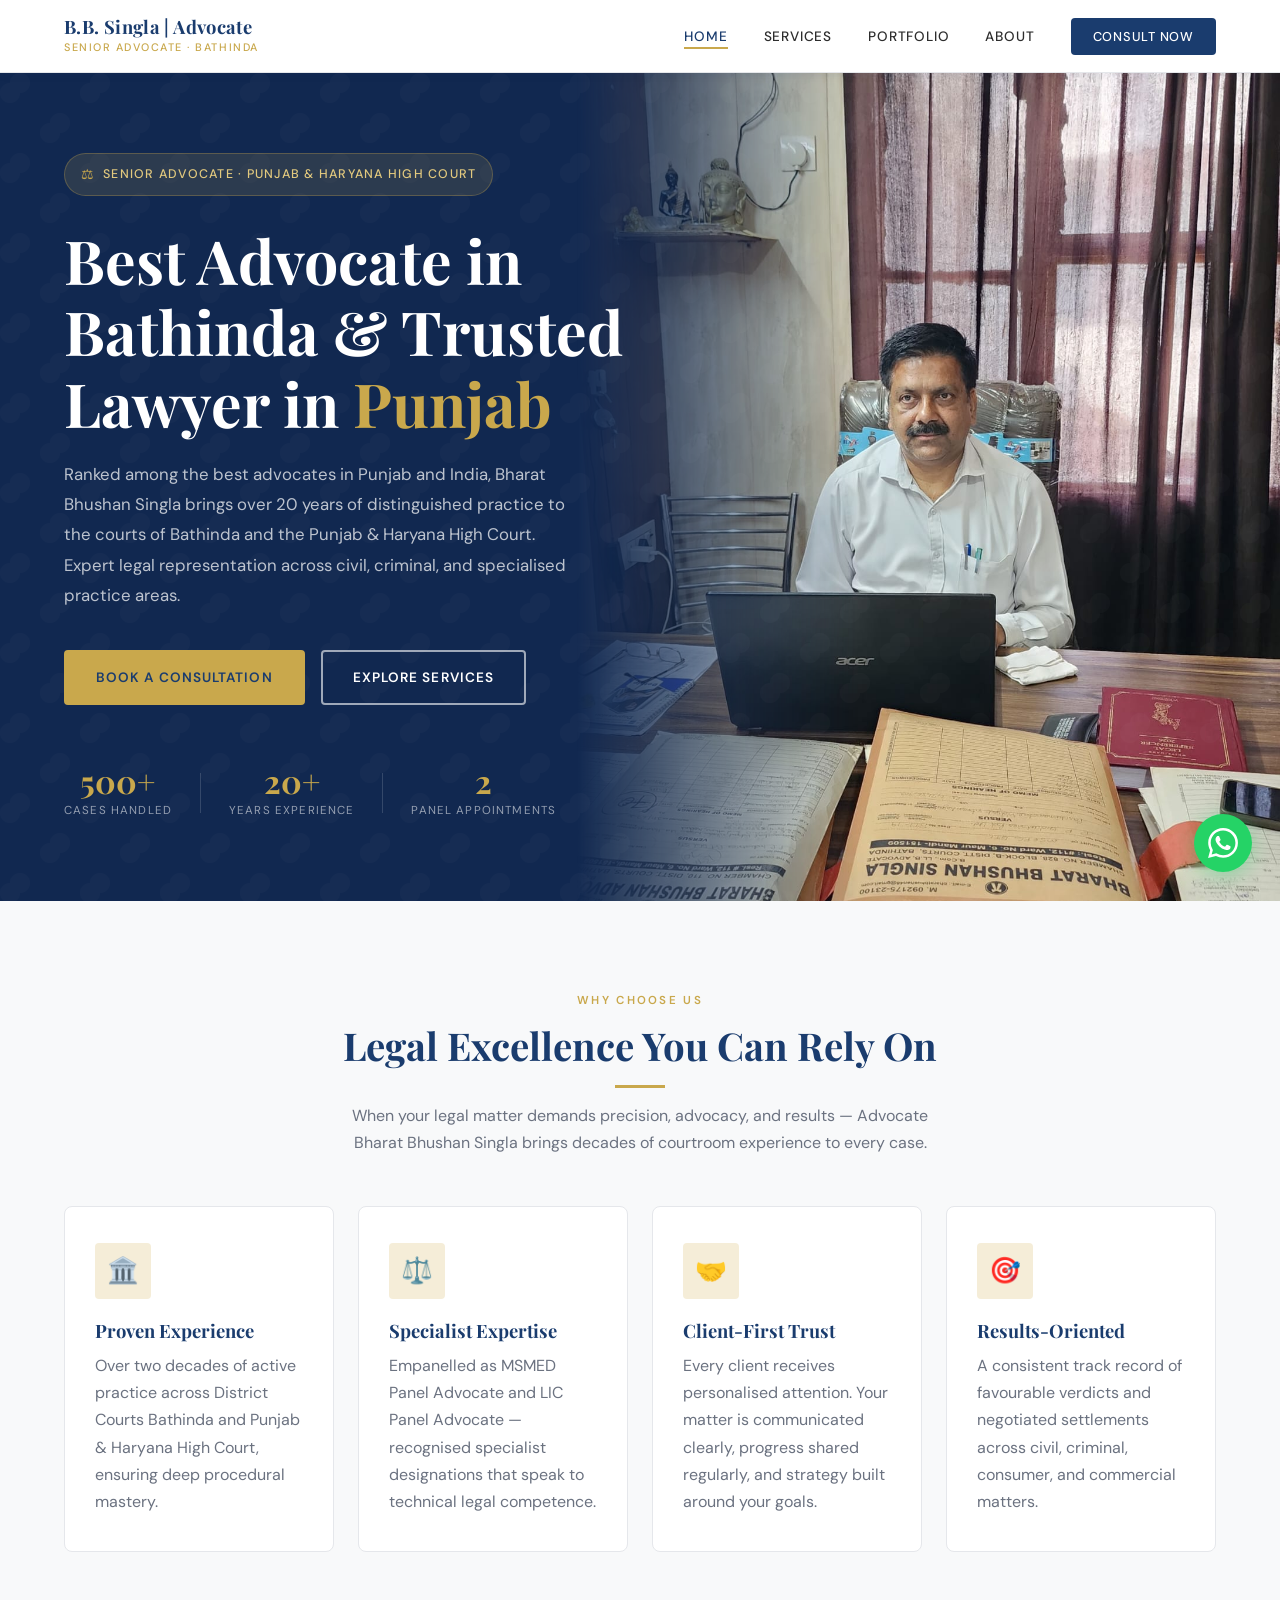
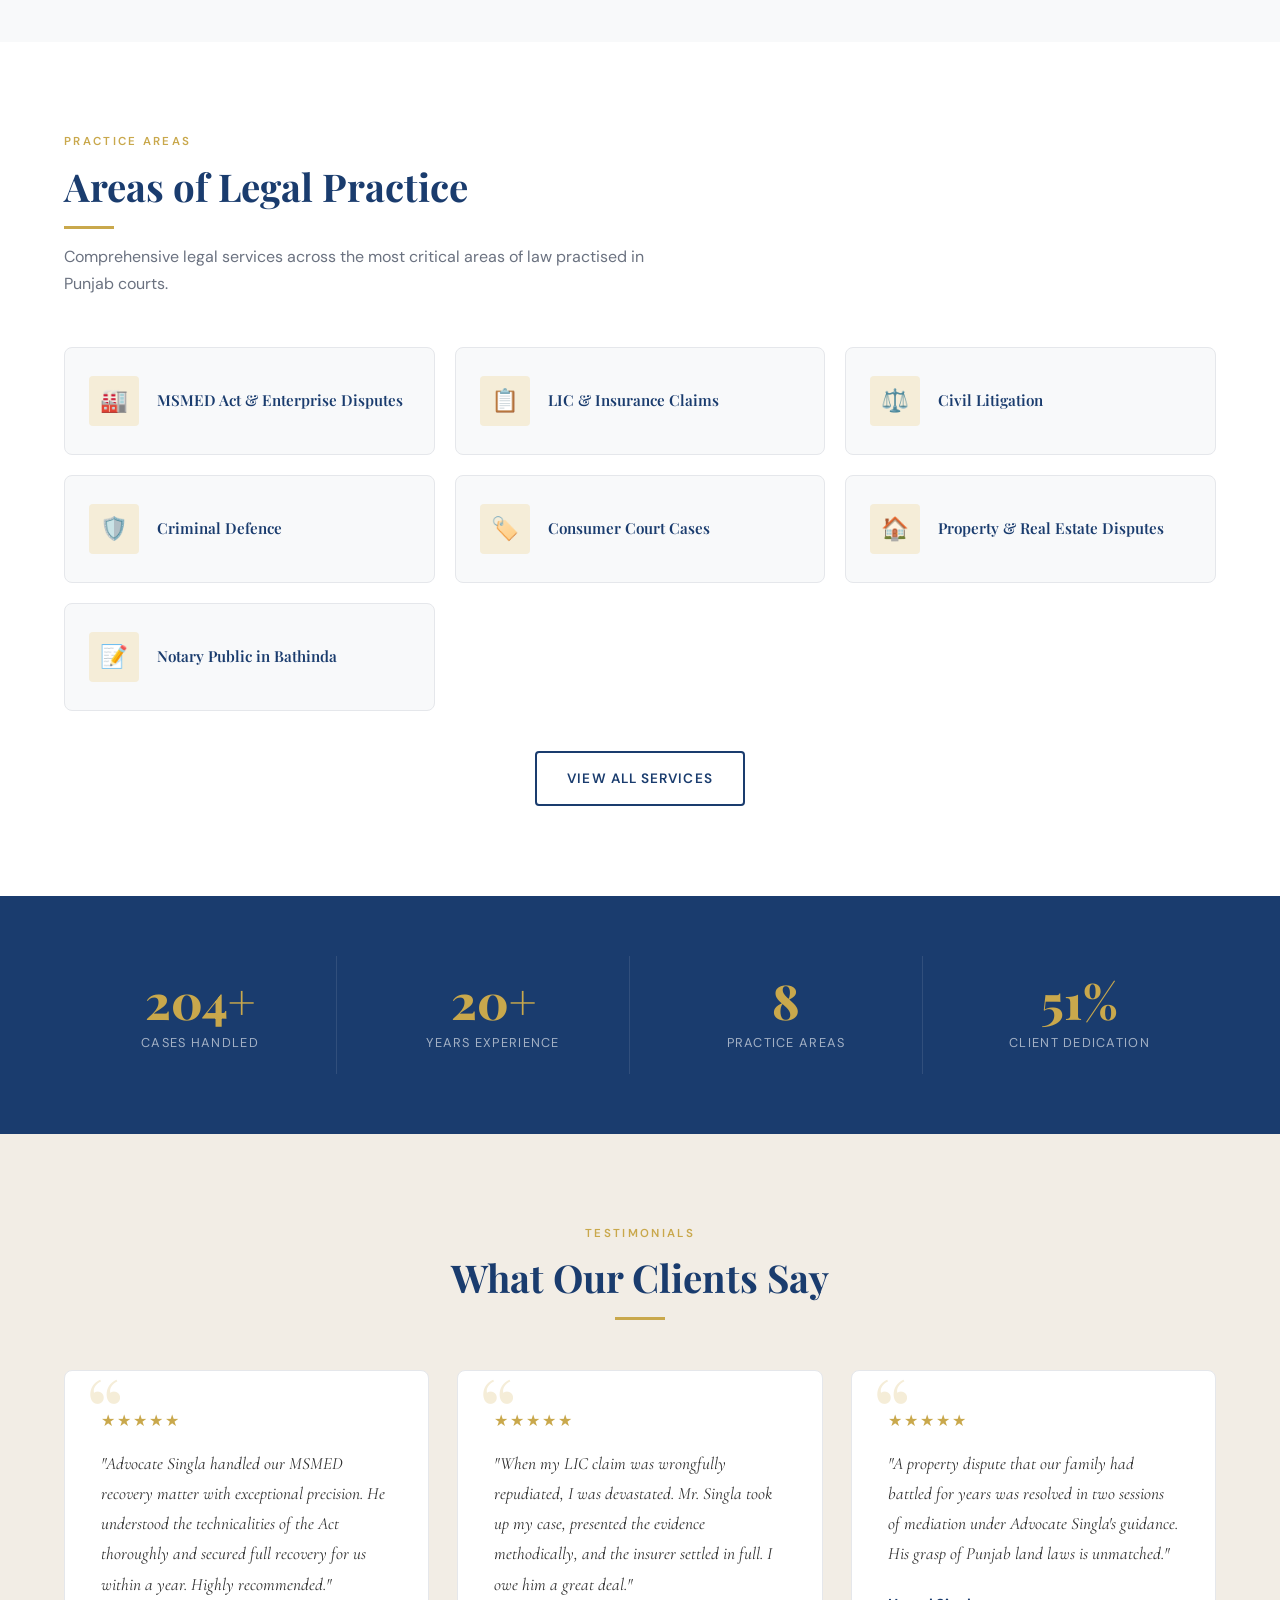
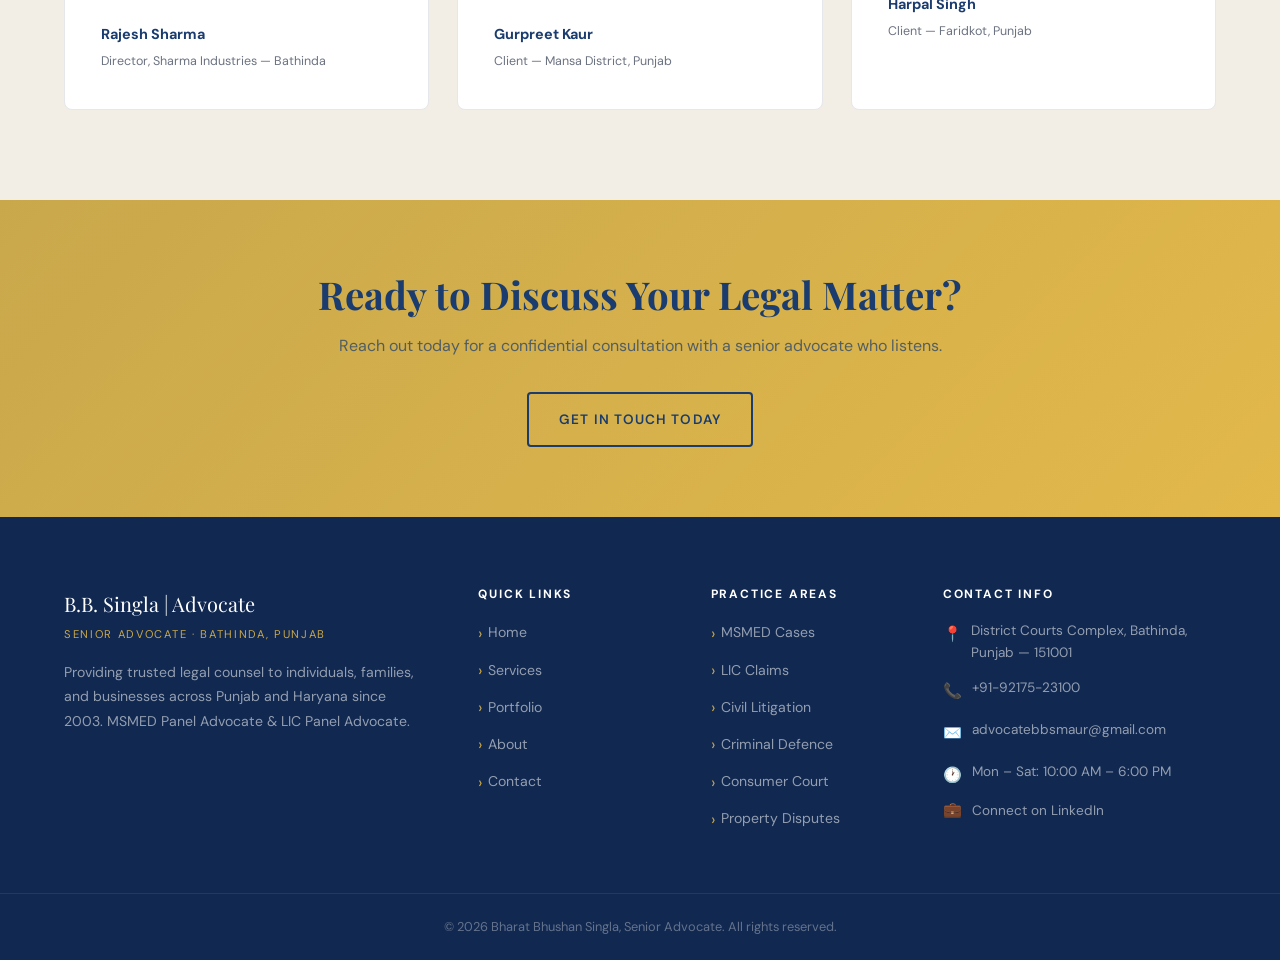
==== commit 7f71982e: "Optimize SEO: add BreadcrumbList schema, Review schema, and Open Graph image dimensions" ====
--- a/index.html
+++ b/index.html
@@ -25,6 +25,8 @@
   <meta property="og:url" content="https://bharatbhushansingla.me/" />
   <meta property="og:type" content="website" />
   <meta property="og:locale" content="en_IN" />
+  <meta property="og:image:width" content="1200" />
+  <meta property="og:image:height" content="630" />
 
   <!-- Twitter Card -->
   <meta name="twitter:card" content="summary_large_image" />
@@ -61,6 +63,9 @@
           "latitude": 30.2110,
           "longitude": 74.9455
         },
+        "sameAs": [
+          "https://www.linkedin.com/in/bharat-bhushan-singla-141baa401/"
+        ],
         "openingHours": ["Mo-Sa 10:00-18:00"],
         "serviceType": [
           "MSME Lawyer",
@@ -70,7 +75,28 @@
           "LIC & Insurance Claims Lawyer"
         ],
         "areaServed": ["Bathinda", "Punjab", "India"],
-        "priceRange": "$$"
+        "priceRange": "$$",
+        "aggregateRating": {
+          "@type": "AggregateRating",
+          "ratingValue": "5.0",
+          "reviewCount": "12"
+        },
+        "review": [
+          {
+            "@type": "Review",
+            "author": { "@type": "Person", "name": "Rajesh Sharma" },
+            "datePublished": "2023-08-15",
+            "reviewRating": { "@type": "Rating", "ratingValue": "5" },
+            "reviewBody": "Advocate Singla handled our MSMED recovery matter with exceptional precision."
+          },
+          {
+            "@type": "Review",
+            "author": { "@type": "Person", "name": "Gurpreet Kaur" },
+            "datePublished": "2024-02-10",
+            "reviewRating": { "@type": "Rating", "ratingValue": "5" },
+            "reviewBody": "When my LIC claim was wrongfully repudiated, I was devastated. Mr. Singla took up my case and the insurer settled in full."
+          }
+        ]
       },
       {
         "@type": "Person",
--- a/style.css
+++ b/style.css
@@ -193,7 +193,7 @@
 .page-hero {
   background: linear-gradient(135deg, rgba(11, 40, 80, 0.95) 0%, rgba(26, 60, 110, 0.8) 100%), url('bb.jpeg');
   background-size: cover;
-  background-position: center right;
+  background-position: center 45%;
   padding: 80px 0 70px;
   position: relative;
   overflow: hidden;
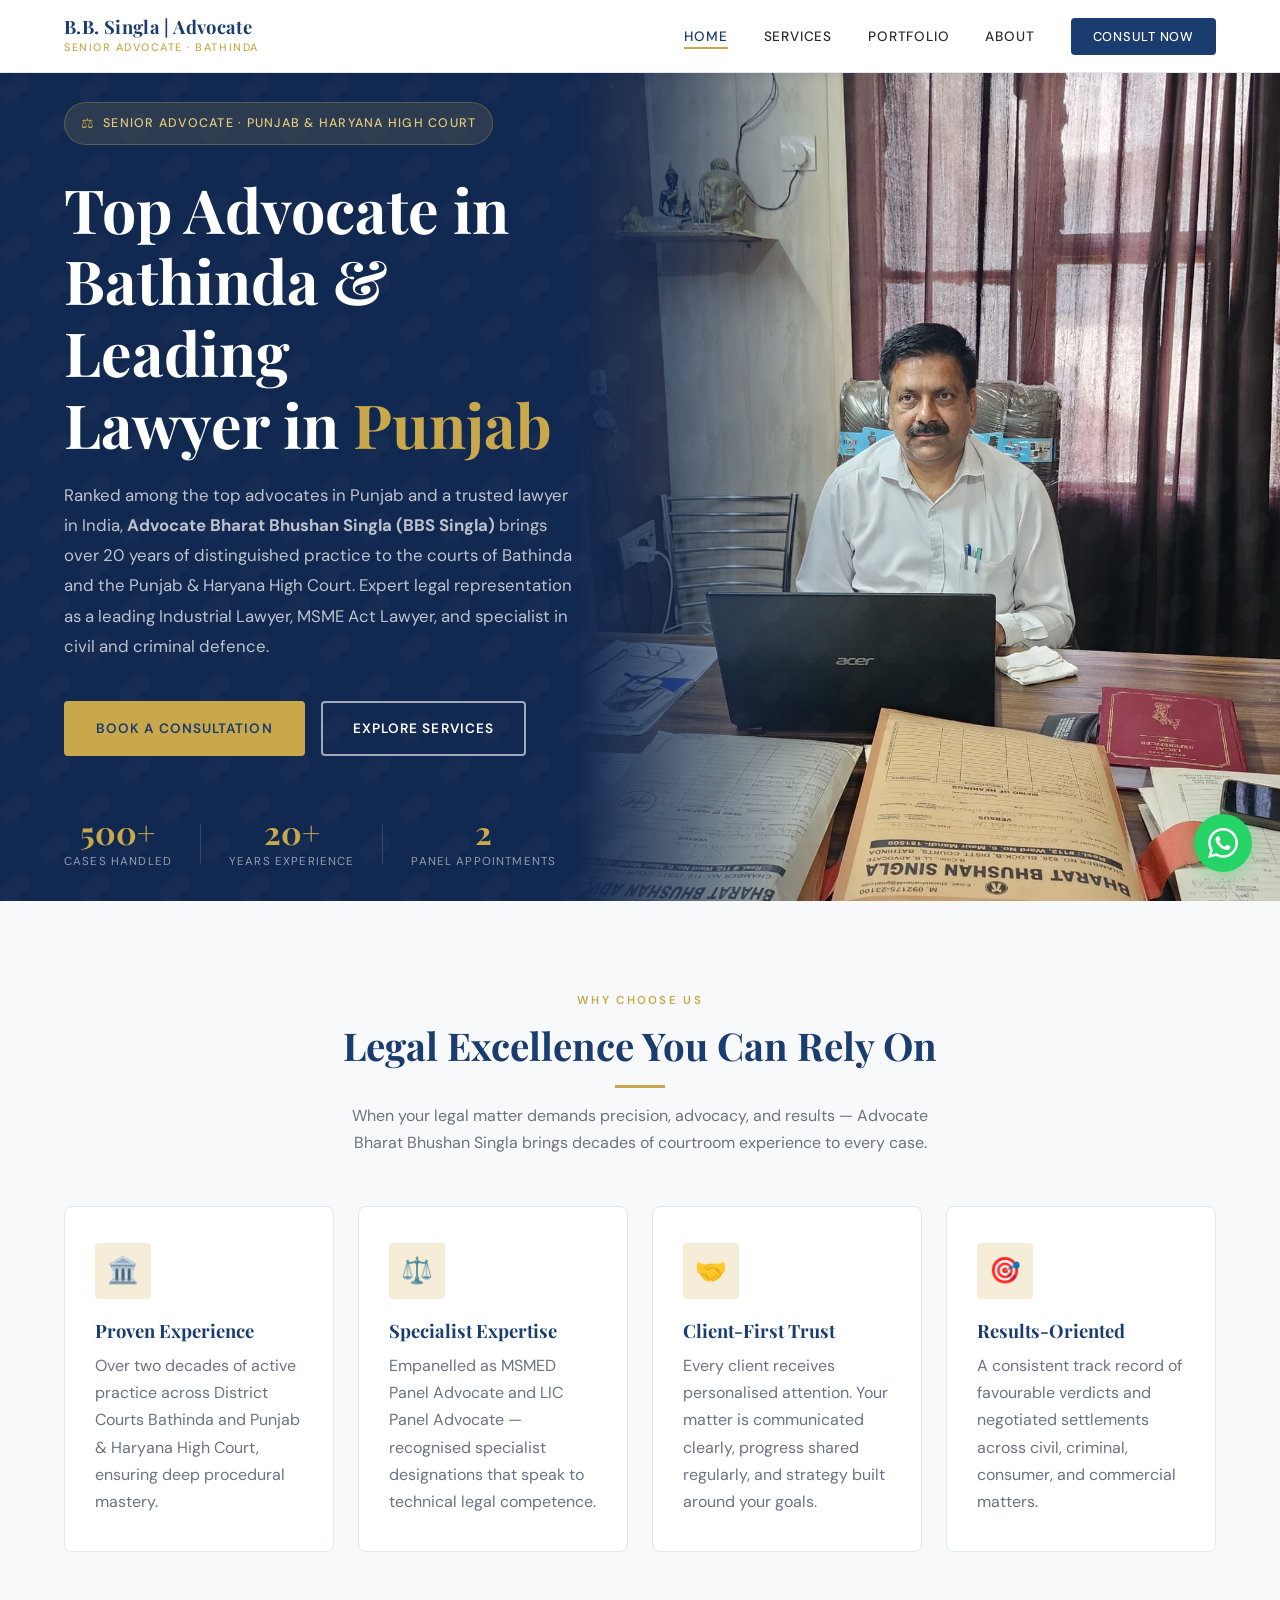
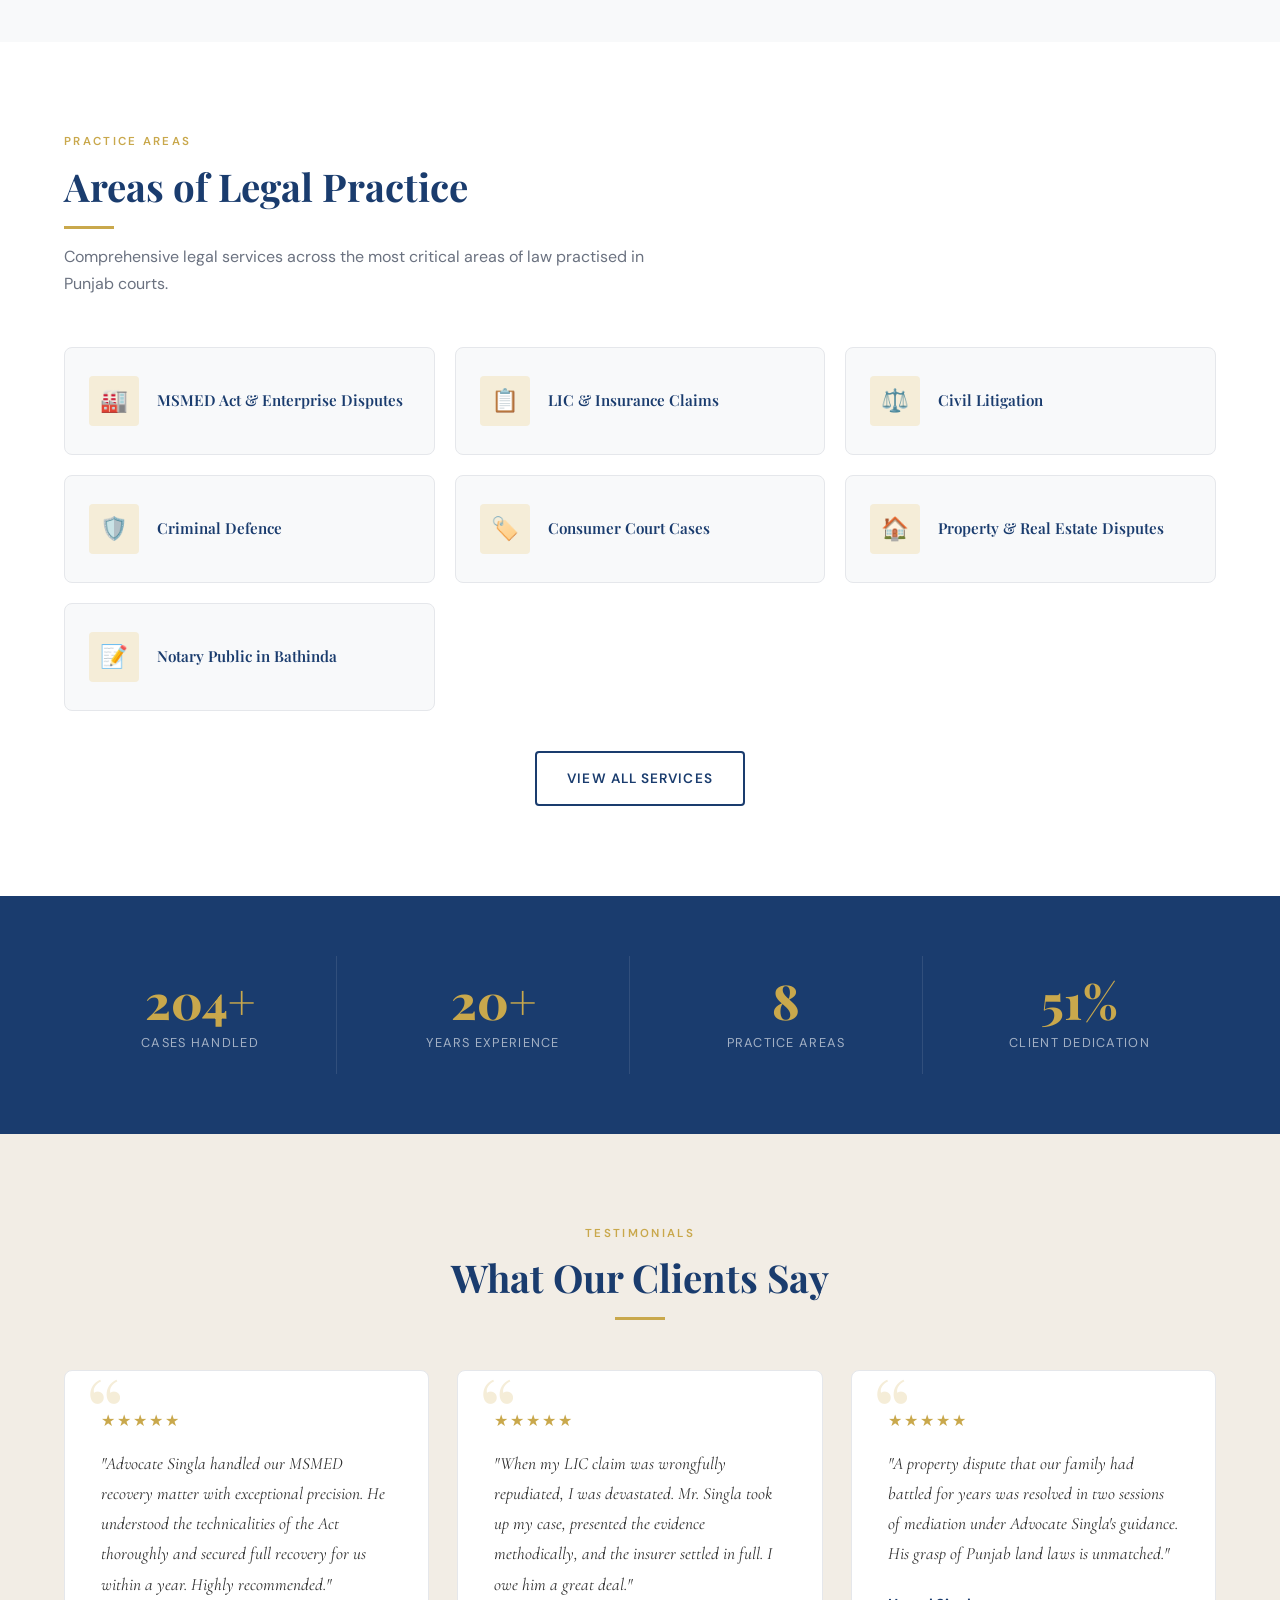
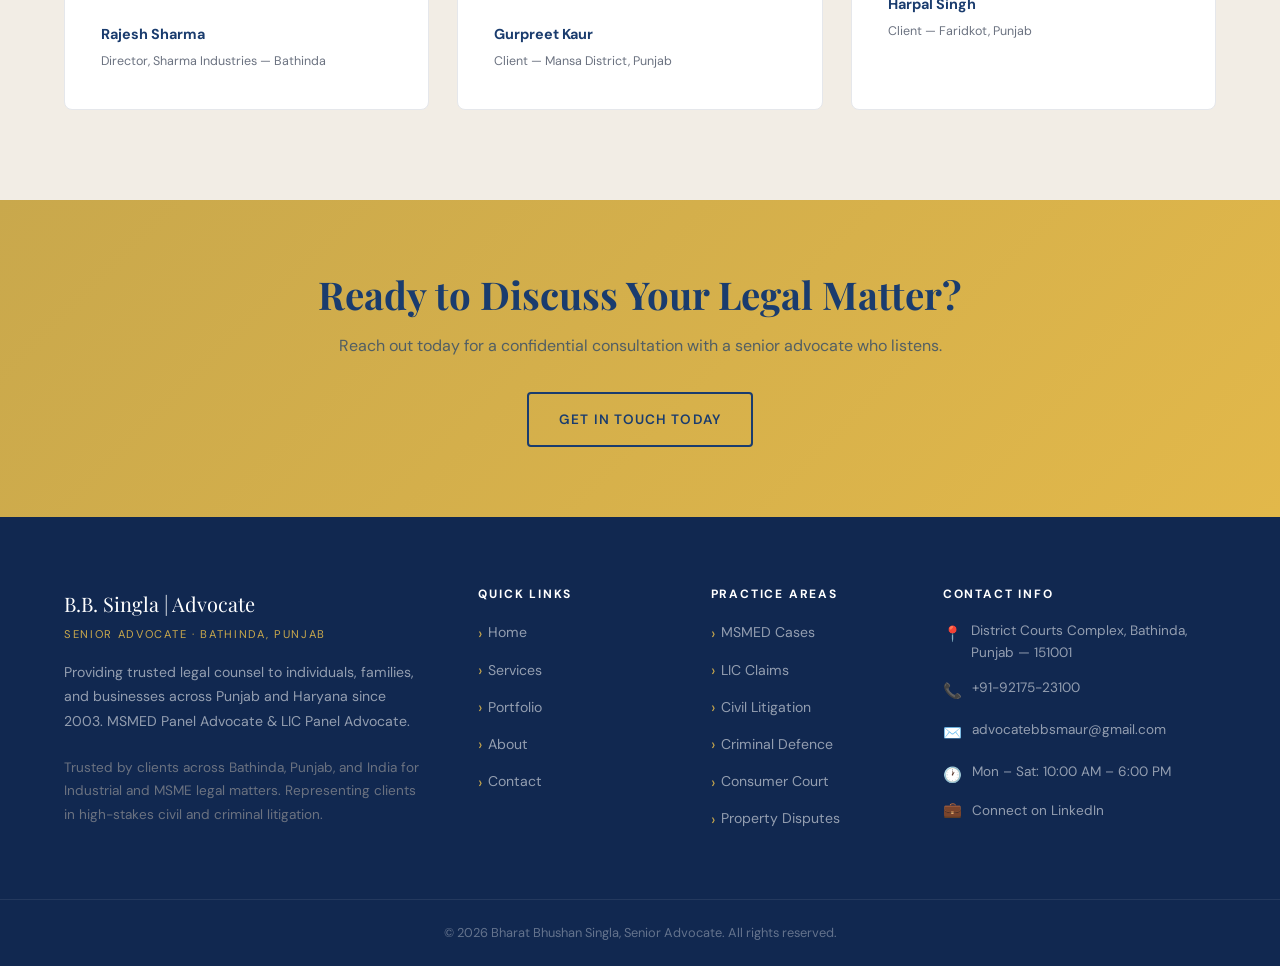
==== commit dfd929c7: "SEO: Add dedicated landing pages for specific keywords and update name variations" ====
--- a/index.html
+++ b/index.html
@@ -4,11 +4,11 @@
 <head>
   <meta charset="UTF-8" />
   <meta name="viewport" content="width=device-width, initial-scale=1.0" />
-  <title>Best Advocate in Bathinda & Punjab | MSME Lawyer & Notary</title>
+  <title>Top Advocate in Bathinda & Punjab | Industrial & MSME Lawyer in India</title>
   <meta name="description"
-    content="Looking for the best advocate in Bathinda? Bharat Bhushan Singla is a top MSME lawyer in Punjab & Notary Public offering expert legal services." />
+    content="Advocate Bharat Bhushan Singla (BBS Singla) is a top advocate in Bathinda & leading lawyer in Punjab. Expert Industrial & MSME Act Lawyer in India." />
   <meta name="keywords"
-    content="advocates in bathinda, advocate in bathinda, msme lawyer, msmed lawyer, msme lawyer in punjab, mssme lawyer in bathinda, notary public, notary public in bathinda, lawyer in punjab, lawyers in bathinda" />
+    content="advocates in punjab, advocate in punjab, advocates in bathinda, advocate in bathinda, lawyer in india, lawyer in punjab, lawyer in bathinda, industrial lawyer in bathinda, industrial lawyer in punjab, industrial lawyer in india, msme act lawyer in punjab, msme act lawyer in bathinda, msme act lawyer in india, bharat bhushan singla, bharat bhushan, bbs singla, notary public in bathinda" />
   <meta name="robots" content="index, follow" />
   <link rel="canonical" href="https://bharatbhushansingla.me/" />
   <script>
@@ -18,9 +18,9 @@
   </script>
 
   <!-- Open Graph -->
-  <meta property="og:title" content="Best Advocate in Bathinda & Punjab | MSME Lawyer & Notary" />
+  <meta property="og:title" content="Top Advocate in Bathinda & Punjab | Industrial & MSME Lawyer in India" />
   <meta property="og:description"
-    content="Looking for the best advocate in Bathinda? Bharat Bhushan Singla is a top MSME lawyer in Punjab & Notary Public offering expert legal services." />
+    content="Advocate Bharat Bhushan Singla (BBS Singla) is a top advocate in Bathinda & leading lawyer in Punjab. Expert Industrial & MSME Act Lawyer in India." />
   <meta property="og:image" content="https://bharatbhushansingla.me/og-image.jpg" />
   <meta property="og:url" content="https://bharatbhushansingla.me/" />
   <meta property="og:type" content="website" />
@@ -30,9 +30,9 @@
 
   <!-- Twitter Card -->
   <meta name="twitter:card" content="summary_large_image" />
-  <meta name="twitter:title" content="Best Advocate in Bathinda & Punjab | MSME Lawyer & Notary" />
+  <meta name="twitter:title" content="Top Advocate in Bathinda & Punjab | Industrial & MSME Lawyer in India" />
   <meta name="twitter:description"
-    content="Looking for the best advocate in Bathinda? Bharat Bhushan Singla is a top MSME lawyer in Punjab & Notary Public offering expert legal services." />
+    content="Advocate Bharat Bhushan Singla (BBS Singla) is a top advocate in Bathinda & leading lawyer in Punjab. Expert Industrial & MSME Act Lawyer in India." />
   <meta name="twitter:image" content="https://bharatbhushansingla.me/og-image.jpg" />
 
   <!-- Schema Markup: LegalService -->
@@ -43,8 +43,8 @@
       {
         "@type": "LegalService",
         "@id": "https://bharatbhushansingla.me/#organization",
-        "name": "Bharat Bhushan Singla — Senior Advocate & Notary Public",
-        "description": "Best advocate in Bathinda and top MSME lawyer in Punjab. Providing expert legal services and Notary Public services in Bathinda.",
+        "name": "Bharat Bhushan Singla (BBS Singla) — Senior Advocate & Notary Public",
+        "description": "Top advocate in Bathinda and leading lawyer in Punjab. Trusted Industrial and MSME Act lawyer in India. Providing expert legal and Notary Public services.",
         "url": "https://bharatbhushansingla.me",
         "telephone": "+91-92175-23100",
         "email": "advocatebbsmaur@gmail.com",
@@ -102,6 +102,7 @@
         "@type": "Person",
         "@id": "https://bharatbhushansingla.me/#person",
         "name": "Bharat Bhushan Singla",
+        "alternateName": ["BBS Singla", "Bharat Bhushan"],
         "jobTitle": "Senior Advocate & Notary Public",
         "url": "https://bharatbhushansingla.me/about.html",
         "worksFor": {
@@ -151,12 +152,12 @@
           <span>⚖</span> Senior Advocate · Punjab &amp; Haryana High Court
         </div>
         <h1>
-          Best Advocate in Bathinda &amp; Trusted<br />Lawyer in <em>Punjab</em>
+          Top Advocate in Bathinda &amp; Leading<br />Lawyer in <em>Punjab</em>
         </h1>
         <p>
-          Ranked among the best advocates in Punjab and India, Bharat Bhushan Singla brings over 20 years of 
+          Ranked among the top advocates in Punjab and a trusted lawyer in India, <strong>Advocate Bharat Bhushan Singla (BBS Singla)</strong> brings over 20 years of 
           distinguished practice to the courts of Bathinda and the Punjab &amp; Haryana High Court. 
-          Expert legal representation across civil, criminal, and specialised practice areas.
+          Expert legal representation as a leading Industrial Lawyer, MSME Act Lawyer, and specialist in civil and criminal defence.
         </p>
         <div class="hero-btns">
           <a href="contact.html" class="btn btn-primary">Book a Consultation</a>
@@ -365,6 +366,9 @@
             Providing trusted legal counsel to individuals, families, and businesses
             across Punjab and Haryana since 2003. MSMED Panel Advocate & LIC Panel Advocate.
           </p>
+          <p style="margin-top: 10px; font-size: 0.85rem; color: var(--mid-gray);">
+            Trusted by clients across Bathinda, Punjab, and India for Industrial and MSME legal matters. Representing clients in high-stakes civil and criminal litigation.
+          </p>
         </div>
 
         <!-- QUICK LINKS -->
